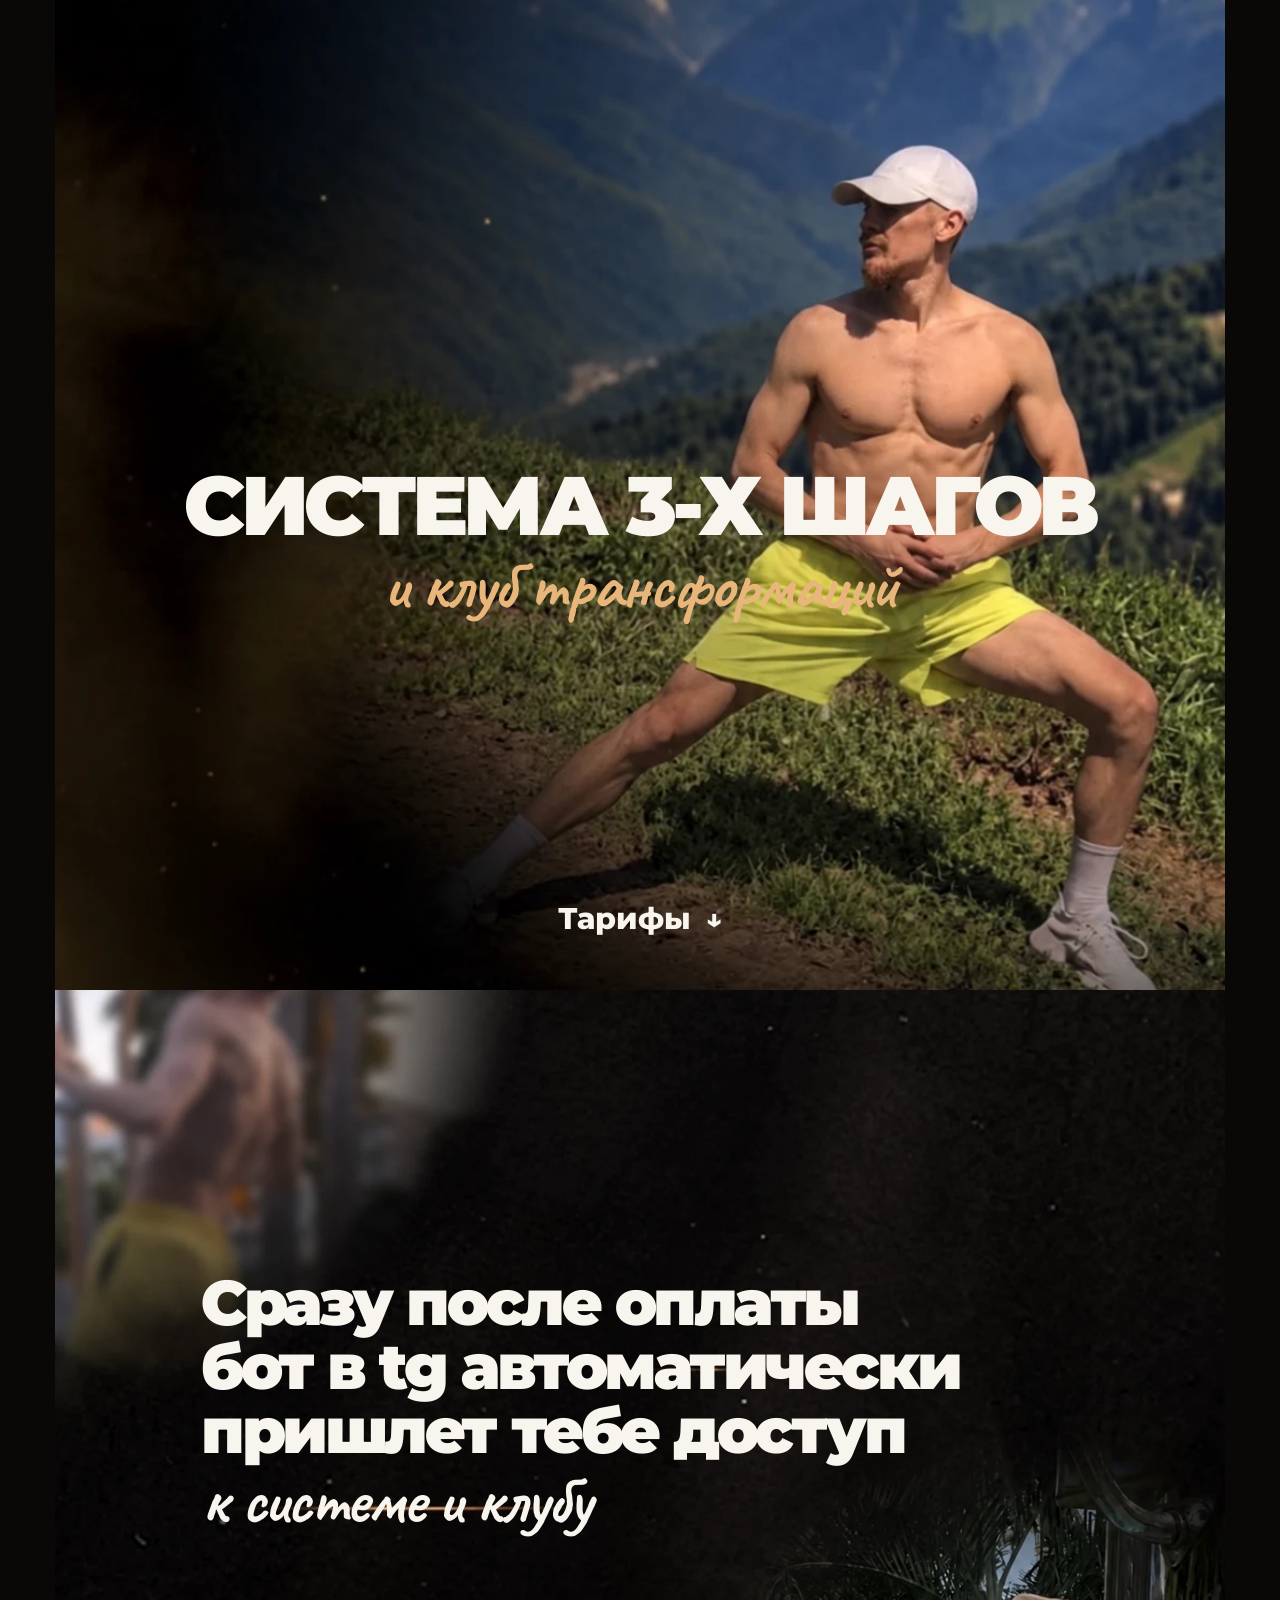
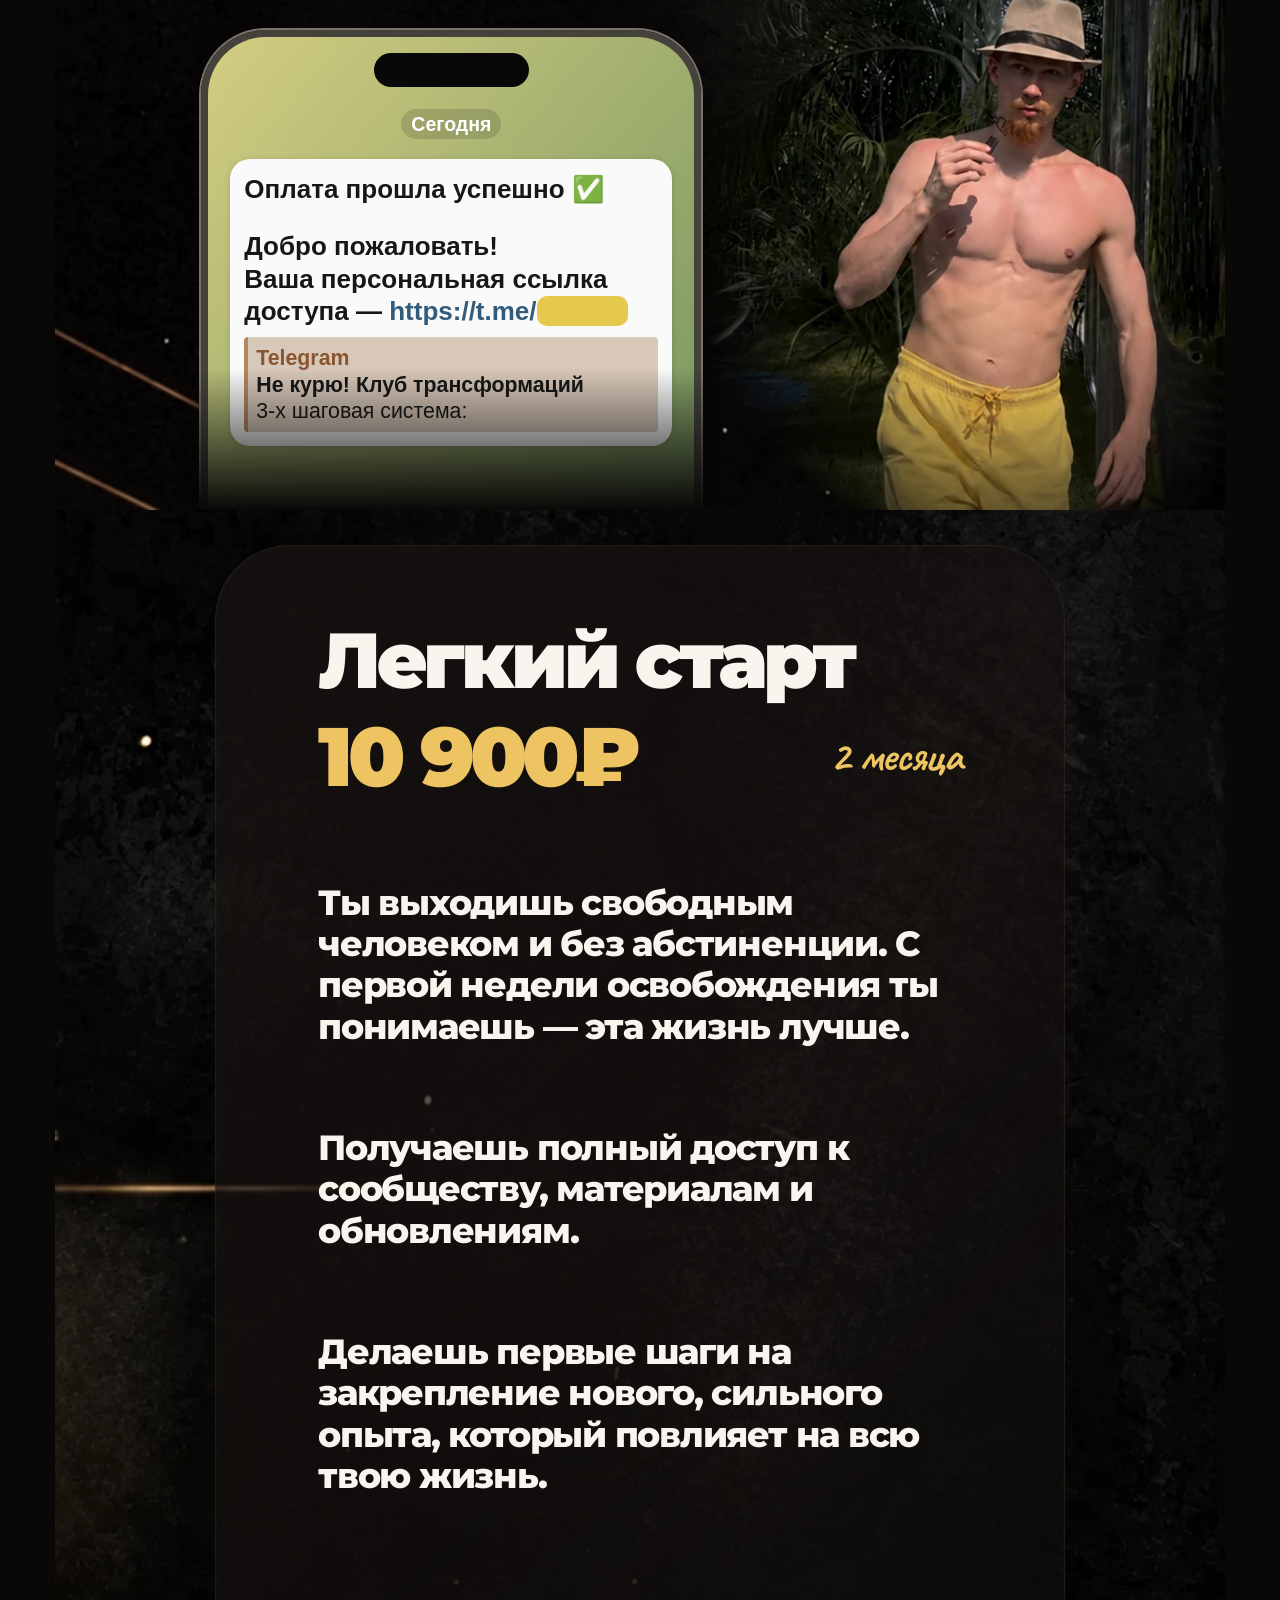
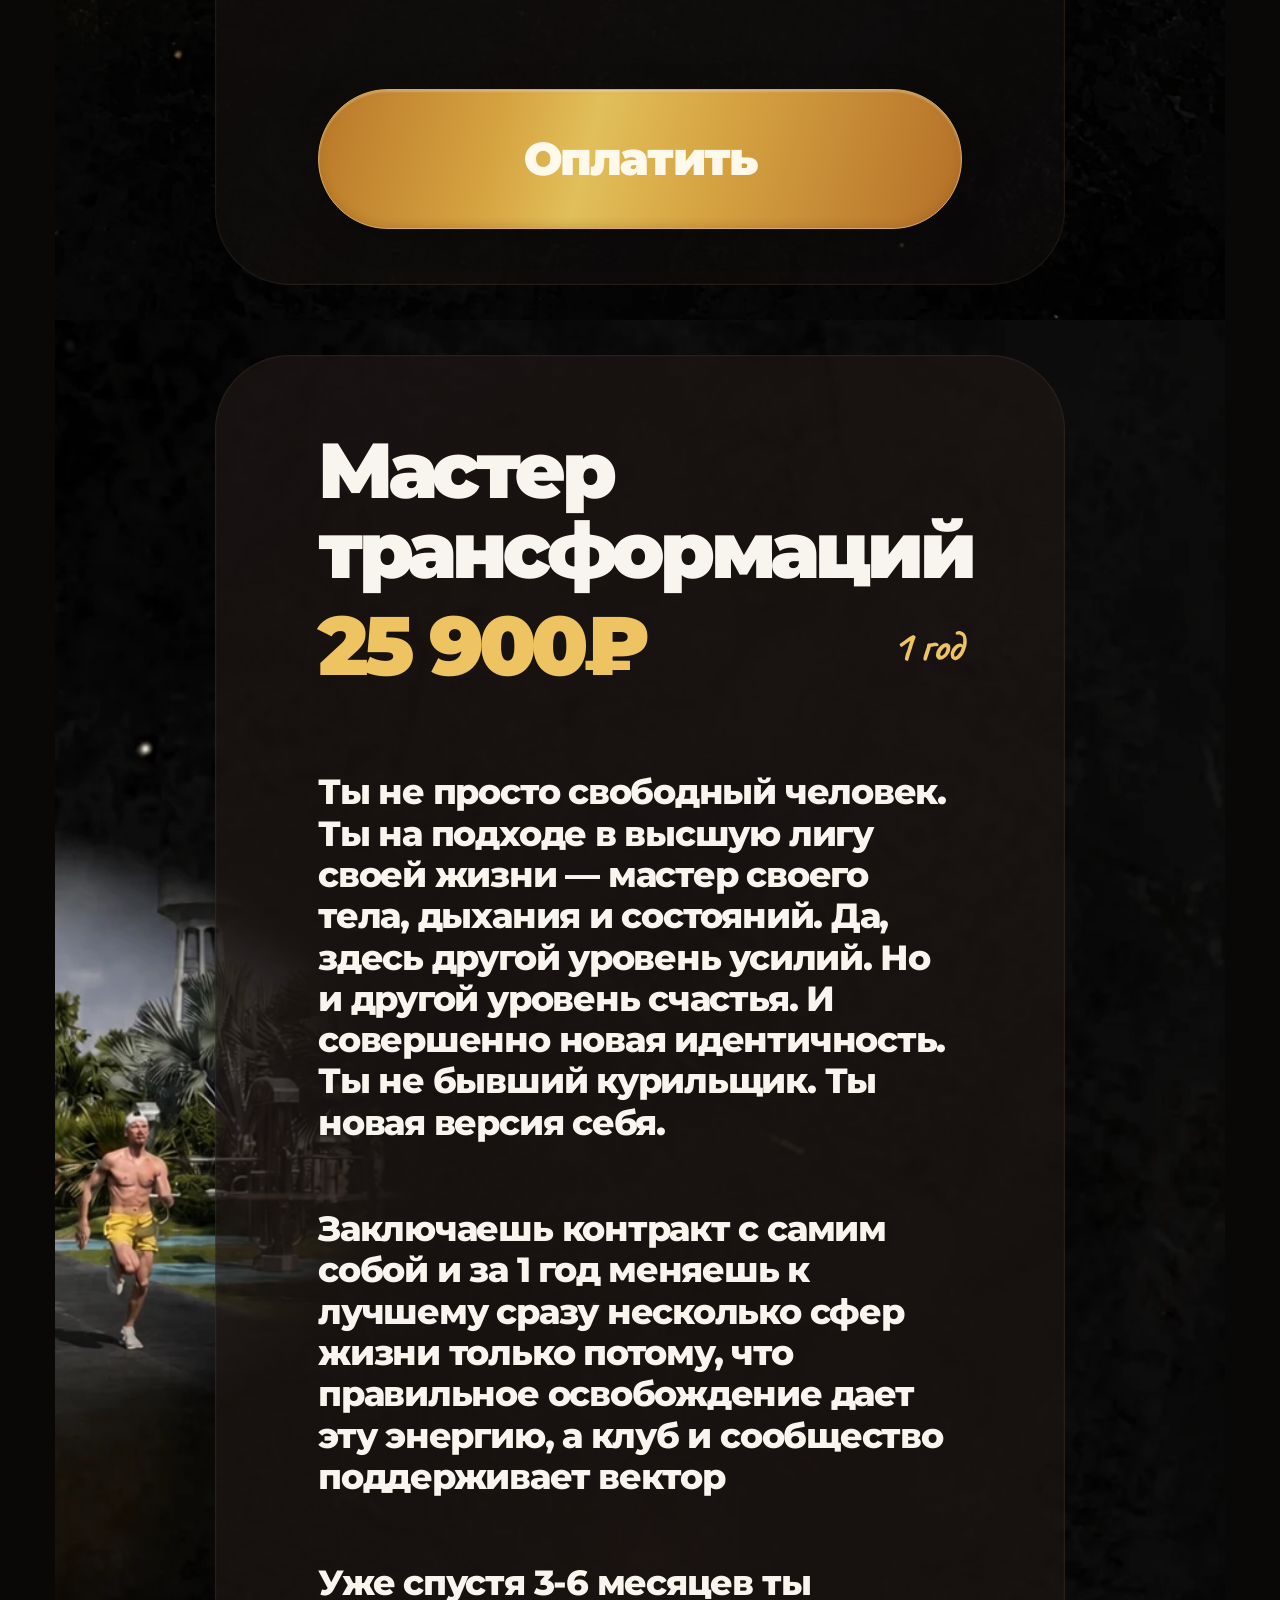
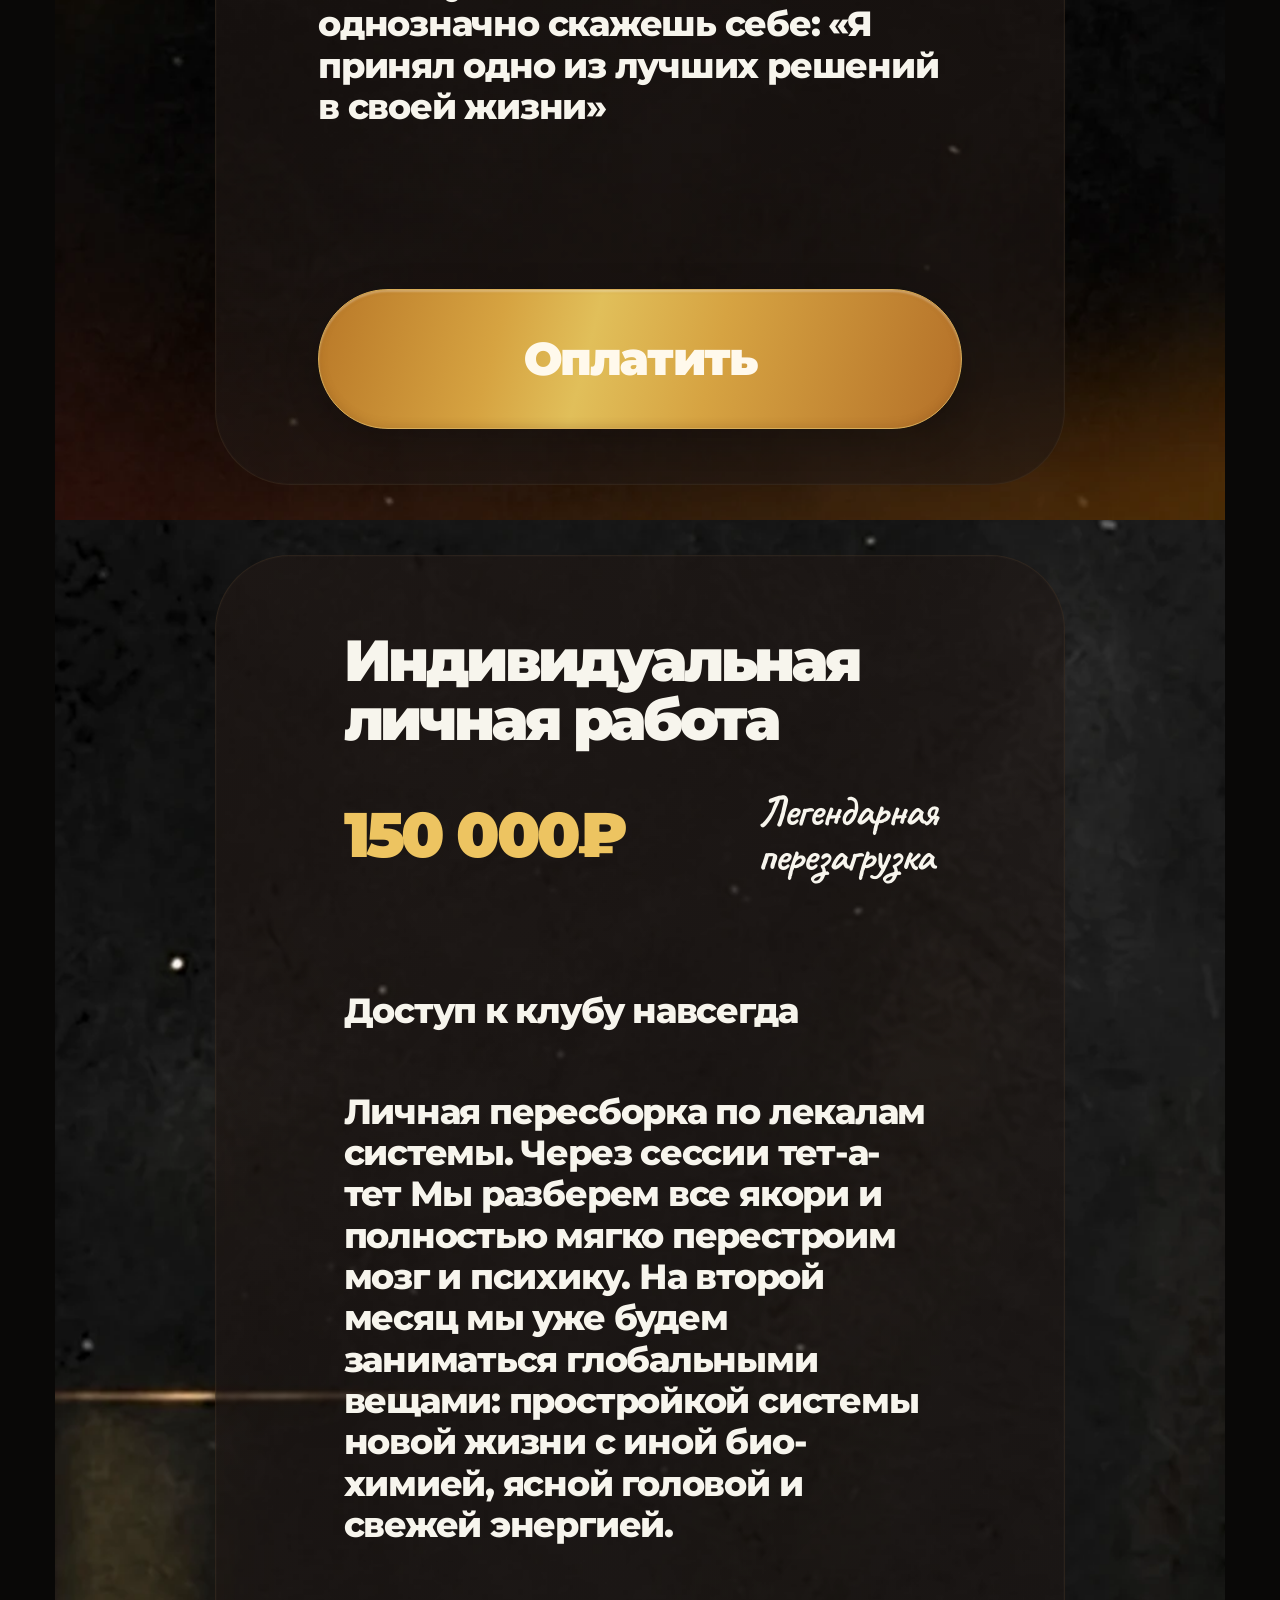
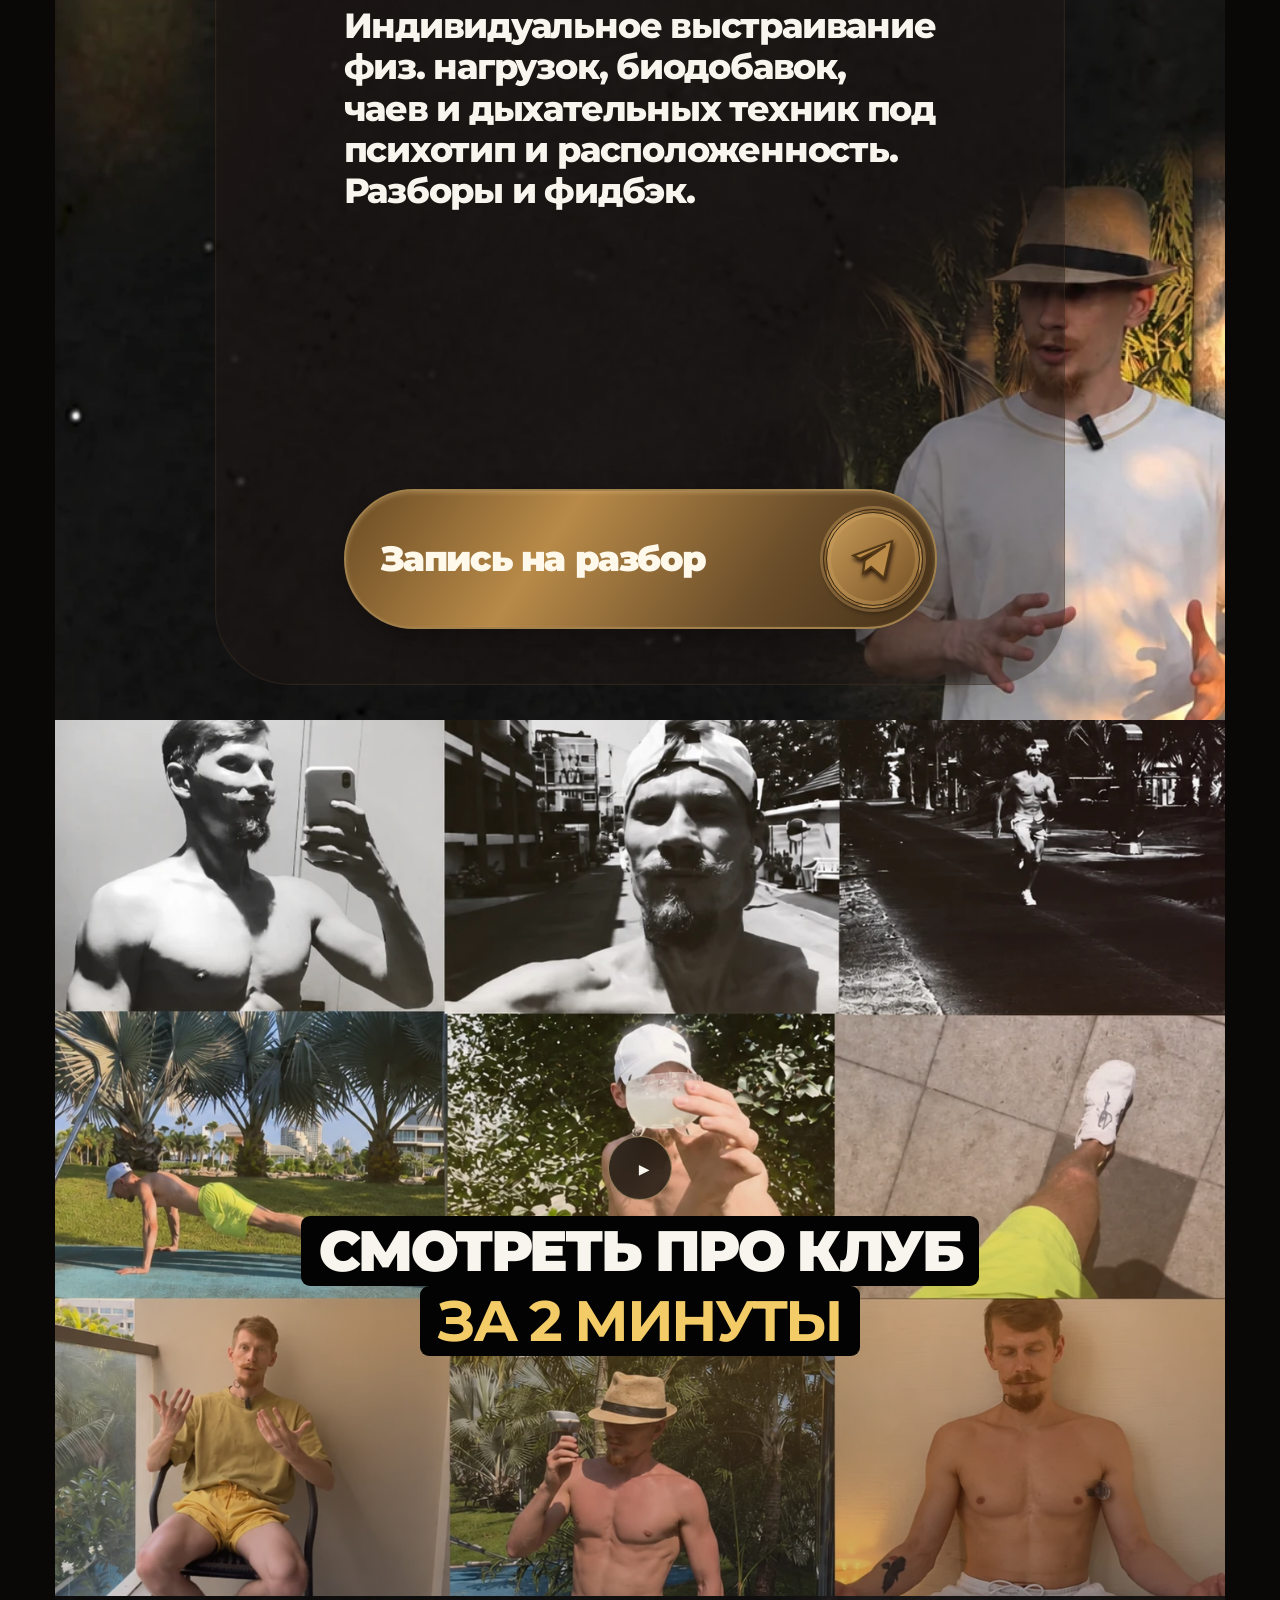
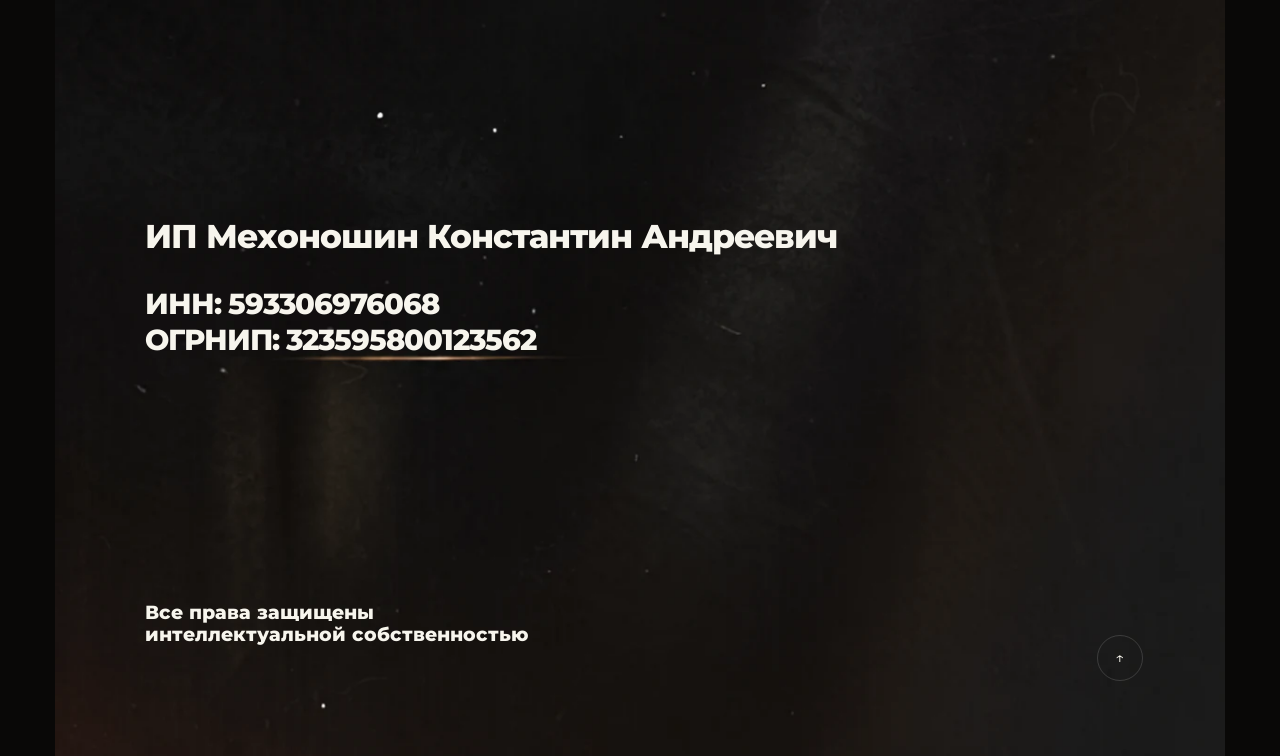
==== site-v1/index.html @ c92e8802 "Add editable transformation club site and reconstructed backgrounds" ====
<!doctype html>
<html lang="ru">
<head>
  <meta charset="utf-8">
  <meta name="viewport" content="width=device-width, initial-scale=1">
  <meta name="theme-color" content="#090807">
  <meta name="description" content="Система 3-х шагов и клуб трансформаций. Лёгкий старт, Мастер трансформаций и индивидуальная личная работа.">
  <title>Система 3-х шагов — клуб трансформаций</title>
  <link rel="icon" href="assets/favicon.svg" type="image/svg+xml">
  <link rel="preload" href="assets/backgrounds/01.webp" as="image">
  <link rel="stylesheet" href="assets/styles.css">
  <script src="assets/config.js" defer></script>
  <script src="assets/app.js" defer></script>
</head>
<body>
  <a class="skip-link" href="#tc-tariffs">Перейти к тарифам</a>
  <main>
    <section class="hero section" id="tc-top" aria-labelledby="hero-title">
      <div class="hero-art" aria-hidden="true"></div>
      <div class="hero-heading">
        <h1 id="hero-title">СИСТЕМА 3-Х ШАГОВ</h1>
        <p class="handwritten">и клуб трансформаций</p>
      </div>
      <a class="tariff-link" href="#tc-tariffs">Тарифы <span aria-hidden="true">↓</span></a>
    </section>

    <section class="access section" id="tc-access" aria-labelledby="access-title">
      <div class="access-inner">
        <h2 id="access-title" class="reveal">Сразу после оплаты<br>бот в tg автоматически<br>пришлет тебе доступ <span class="handwritten">к системе и клубу</span></h2>
        <div class="phone reveal" aria-label="Пример сообщения Telegram после оплаты">
          <div class="phone-island" aria-hidden="true"></div>
          <span class="chat-day">Сегодня</span>
          <div class="chat-message">
            <p>Оплата прошла успешно ✅</p>
            <p>Добро пожаловать!<br>Ваша персональная ссылка доступа — <span class="sample-link">https://t.me/<span class="masked-link" aria-label="персональная ссылка скрыта">••••••••••</span></span></p>
            <div class="chat-preview"><span>Telegram</span><strong>Не курю! Клуб трансформаций</strong><p>3-х шаговая система:</p></div>
          </div>
        </div>
      </div>
    </section>

    <section class="plan-section light section" id="tc-tariffs" aria-labelledby="light-title">
      <article class="plan-card">
        <header class="reveal"><h2 id="light-title">Легкий старт</h2><div class="price-row"><p class="price">10 900₽</p><span class="handwritten">2 месяца</span></div></header>
        <div class="plan-copy">
          <p class="reveal">Ты выходишь свободным человеком и без абстиненции. С первой недели освобождения ты понимаешь — эта жизнь лучше.</p>
          <p class="reveal">Получаешь полный доступ к сообществу, материалам и обновлениям.</p>
          <p class="reveal">Делаешь первые шаги на закрепление нового, сильного опыта, который повлияет на всю твою жизнь.</p>
        </div>
        <a class="gold-button reveal" href="#action-unavailable" data-action="light" aria-label="Оплатить тариф Легкий старт — 10 900 рублей">Оплатить</a>
      </article>
    </section>

    <section class="plan-section master section" id="tc-master" aria-labelledby="master-title">
      <article class="plan-card">
        <header class="reveal"><h2 id="master-title">Мастер<br>трансформаций</h2><div class="price-row"><p class="price">25 900₽</p><span class="handwritten">1 год</span></div></header>
        <div class="plan-copy">
          <p class="reveal">Ты не просто свободный человек. Ты на подходе в высшую лигу своей жизни — мастер своего тела, дыхания и состояний. Да, здесь другой уровень усилий. Но и другой уровень счастья. И совершенно новая идентичность. Ты не бывший курильщик. Ты новая версия себя.</p>
          <p class="reveal">Заключаешь контракт с самим собой и за 1 год меняешь к лучшему сразу несколько сфер жизни только потому, что правильное освобождение дает эту энергию, а клуб и сообщество поддерживает вектор</p>
          <p class="reveal">Уже спустя 3-6 месяцев ты однозначно скажешь себе: «Я принял одно из лучших решений в своей жизни»</p>
        </div>
        <a class="gold-button reveal" href="#action-unavailable" data-action="master" aria-label="Оплатить тариф Мастер трансформаций — 25 900 рублей">Оплатить</a>
      </article>
    </section>

    <section class="plan-section personal section" id="tc-personal" aria-labelledby="personal-title">
      <article class="plan-card">
        <header class="reveal"><h2 id="personal-title">Индивидуальная<br>личная работа</h2><div class="price-row"><p class="price">150 000₽</p><span class="handwritten">Легендарная<br>перезагрузка</span></div></header>
        <div class="plan-copy">
          <p class="reveal">Доступ к клубу навсегда</p>
          <p class="reveal">Личная пересборка по лекалам системы. Через сессии тет-а-тет Мы разберем все якори и полностью мягко перестроим мозг и психику. На второй месяц мы уже будем заниматься глобальными вещами: простройкой системы новой жизни с иной био-химией, ясной головой и свежей энергией.</p>
          <p class="reveal">Индивидуальное выстраивание физ. нагрузок, биодобавок, чаев и дыхательных техник под психотип и расположенность. Разборы и фидбэк.</p>
        </div>
        <a class="gold-button bronze-button reveal" href="#action-unavailable" data-action="personal">Запись на разбор <span class="telegram-medallion" aria-hidden="true"><svg viewBox="0 0 32 32"><path d="m4 14 24-9-5 23-8-7-5 4 1-8 13-9-16 8z"/></svg></span></a>
      </article>
    </section>

    <section class="video-section section" id="tc-video" aria-label="Видео про клуб">
      <img src="assets/backgrounds/06.webp" alt="Фотографии автора: тренировки, дыхательные практики и жизнь клуба" width="1450" height="1085" loading="lazy" decoding="async">
      <a class="video-button reveal" href="#action-unavailable" data-action="video"><span class="play-icon" aria-hidden="true">▶</span><span>СМОТРЕТЬ ПРО КЛУБ</span><strong>ЗА 2 МИНУТЫ</strong></a>
    </section>
  </main>
  <footer class="footer section" id="tc-footer">
    <div class="legal reveal"><p>ИП Мехоношин Константин Андреевич</p><p>ИНН: 593306976068<br>ОГРНИП: 323595800123562</p></div>
    <p class="copyright">Все права защищены<br>интеллектуальной собственностью</p>
    <a class="back-top" href="#tc-top" aria-label="Вернуться к началу страницы">↑</a>
  </footer>
  <aside class="unavailable" id="action-unavailable" tabindex="-1"><p>Ссылка пока недоступна. Пожалуйста, попробуйте позже.</p><a href="#tc-tariffs">Вернуться к тарифам</a></aside>
  <dialog id="action-dialog" aria-labelledby="dialog-title" aria-describedby="dialog-message"><button class="dialog-close" type="button" aria-label="Закрыть">×</button><h2 id="dialog-title">Ссылка пока недоступна</h2><p id="dialog-message">Пожалуйста, попробуйте позже.</p><button class="dialog-ok" type="button">Понятно</button></dialog>
</body>
</html>
---- site-v1/assets/styles.css ----
@font-face{font-family:Montserrat;src:url('fonts/montserrat.ttf') format('truetype');font-weight:100 900;font-display:swap}
@font-face{font-family:Caveat;src:url('fonts/caveat.ttf') format('truetype');font-weight:400 700;font-display:swap}
:root{color-scheme:dark;--ink:#090807;--white:#f7f5ed;--gold:#edc461;--ease:cubic-bezier(.22,1,.36,1)}
*{box-sizing:border-box}html{scroll-behavior:smooth;scroll-padding-top:20px;background:var(--ink)}body{margin:0;color:var(--white);background:var(--ink);font-family:Montserrat,Arial,sans-serif;-webkit-font-smoothing:antialiased}a{color:inherit;text-decoration:none}button{font:inherit}a,button{-webkit-tap-highlight-color:transparent}a:focus-visible,button:focus-visible{outline:3px solid #ffe29c;outline-offset:7px}::selection{background:#bb873e;color:white}h1,h2,p{margin:0}h1,h2{font-weight:900;letter-spacing:-.055em;line-height:1.02}.section{position:relative;isolation:isolate;width:min(100%,1170px);margin-inline:auto;overflow:hidden;background-color:var(--ink)}.handwritten{font-family:Caveat,cursive;font-weight:700;letter-spacing:-.025em;line-height:1.05}.skip-link{position:fixed;top:12px;left:12px;z-index:20;transform:translateY(-160%);padding:14px 20px;background:var(--gold);color:#161009;border-radius:12px}.skip-link:focus{transform:none}
.hero{height:min(132.48vw,1550px);min-height:620px;display:flex;align-items:center;justify-content:center}.hero-art{position:absolute;inset:0;z-index:-1;background:url('backgrounds/01.webp') center/cover no-repeat;animation:hero-art-in 1.8s var(--ease) both}.hero-heading{width:100%;text-align:center;transform:translateY(-12%);padding:0 3.5%}.hero h1{font-size:clamp(32px,7.5vw,88px);white-space:nowrap;animation:hero-copy-in 1.1s .12s var(--ease) both}.hero .handwritten{font-size:clamp(30px,5.8vw,68px);color:#e8b67b;animation:hero-copy-in 1.1s .25s var(--ease) both}.tariff-link{position:absolute;bottom:3.5%;left:50%;transform:translateX(-50%);display:flex;align-items:center;gap:15px;padding:18px 28px;font-size:clamp(17px,2.6vw,30px);font-weight:800;border-radius:30px;transition:background .3s}.tariff-link:hover{background:#ffffff0b}.tariff-link span{font-size:.9em;transition:transform .35s var(--ease)}.tariff-link:hover span{transform:translateY(4px)}
.access{background:url('backgrounds/02.webp') center bottom/cover no-repeat;min-height:1000px}.access-inner{padding:24% 12.5% 0}.access h2{font-size:clamp(28px,5.4vw,63px);line-height:1.02}.access h2 .handwritten{display:block;font-size:1.08em}.phone{position:relative;width:57%;margin-top:95px;min-height:480px;padding:82px 22px 50px;border:7px solid #45423c;border-bottom:0;border-radius:65px 65px 0 0;background:linear-gradient(130deg,#d3cd81,#779660);box-shadow:0 0 0 2px #79736c,0 15px 70px #0008;color:#171717;font:600 clamp(14px,2.3vw,26px)/1.24 Arial,sans-serif}.phone::after{content:'';position:absolute;inset:70% -9px 0;background:linear-gradient(transparent,var(--ink));pointer-events:none}.phone-island{position:absolute;top:16px;left:34%;width:32%;height:34px;border-radius:25px;background:#080808}.chat-day{display:table;margin:-10px auto 20px;background:#0002;border-radius:20px;color:white;font-size:.75em;padding:3px 10px}.chat-message{background:#fafafa;border-radius:20px;padding:14px;box-shadow:0 1px 6px #0002}.chat-message>p+p{margin-top:25px}.sample-link{color:#315b7b;overflow-wrap:anywhere}.masked-link{background:#e4c94c;border-radius:10px;color:transparent}.chat-preview{border-left:4px solid #b48662;padding:8px;margin-top:10px;background:#d8c8b9;border-radius:4px;font-size:.82em}.chat-preview span{display:block;color:#895631}.chat-preview p{font-weight:400}
.plan-section{padding:25px 12.5%;background-position:center;background-size:cover}.light{background-image:url('backgrounds/03.webp')}.master{background-image:url('backgrounds/04.webp')}.personal{background-image:url('backgrounds/05.webp')}.plan-card{display:flex;flex-direction:column;min-height:1480px;border:1px solid #91704a25;border-radius:75px;padding:75px 12% 55px;background:linear-gradient(140deg,#181312cc,#110e0d95);box-shadow:inset 0 0 0 1px #ffffff03}.plan-card h2{font-size:clamp(34px,6.7vw,78px)}.price-row{display:flex;align-items:center;justify-content:space-between;gap:25px;margin-top:10px}.price{color:var(--gold);font-size:clamp(38px,7.1vw,83px);font-weight:900;line-height:1.1;letter-spacing:-.06em;white-space:nowrap}.price-row .handwritten{font-size:clamp(25px,3.8vw,44px);color:var(--gold);white-space:nowrap}.plan-copy{display:flex;flex-direction:column;gap:80px;margin-top:80px;margin-bottom:80px;font-size:clamp(19px,3.4vw,40px);line-height:1.18;font-weight:800;letter-spacing:-.035em}.gold-button{position:relative;display:flex;align-items:center;justify-content:center;flex-shrink:0;min-height:140px;padding:24px 25px;margin-top:auto;border:1px solid #d7ac58;border-radius:100px;background:linear-gradient(105deg,#b97828 0%,#d6a341 28%,#e1bf5a 42%,#d6a342 61%,#b47028 100%);box-shadow:inset 0 2px 2px #fff4,inset 0 -3px 9px #75421633,0 8px 35px #0003;color:#fff9ec;font-size:clamp(23px,3.9vw,46px);font-weight:900;letter-spacing:-.04em;text-align:center;transition:transform .45s var(--ease),box-shadow .45s var(--ease),filter .45s}.gold-button:hover{transform:translateY(-3px);filter:brightness(1.09);box-shadow:inset 0 2px 2px #fff5,0 12px 40px #c78f322b}.gold-button:active{transform:scale(.985)}.master .plan-card{background:linear-gradient(145deg,#1e1715ba,#21181492)}.master .plan-copy{gap:65px}.personal .plan-card{padding-inline:15%;background:linear-gradient(130deg,#201815b5,#21181560)}.personal h2{font-size:clamp(30px,4.95vw,58px)}.personal .price{font-size:clamp(35px,5.35vw,63px)}.personal .price-row{gap:30px;margin-top:40px}.personal .price-row .handwritten{font-size:clamp(24px,3.7vw,43px);color:var(--white);white-space:normal}.personal .plan-copy{gap:60px;margin-top:110px}.bronze-button{gap:20px;justify-content:space-between;font-size:clamp(20px,3vw,35px);padding:12px 12px 12px 35px;background:linear-gradient(125deg,#6a4b24,#b88a48 35%,#6b4e2a 70%,#443018);border:2px solid #a1804b;box-shadow:inset 0 2px 4px #ffe4a940,0 8px 25px #0004}.telegram-medallion{display:grid;place-items:center;flex:0 0 100px;height:100px;border-radius:50%;border:4px double #3b2b16;background:linear-gradient(130deg,#c99c59,#755025);box-shadow:0 0 0 3px #c99b5c70,inset 0 0 0 4px #cfa56355,0 4px 5px #0006}.telegram-medallion svg{width:56%;fill:#ba8b49;stroke:#513715;stroke-width:1.3;filter:drop-shadow(1px 3px 2px #2a170e)}
.video-section{aspect-ratio:1170/876;display:grid;place-items:center}.video-section>img{position:absolute;inset:0;width:100%;height:100%;object-fit:cover;z-index:-2}.video-section::after{content:'';position:absolute;inset:0;z-index:-1;background:linear-gradient(transparent 25%,#a7681540 70%,#09080733)}.video-button{display:flex;align-items:center;flex-direction:column;margin-top:15%;font-size:clamp(21px,4.9vw,57px);line-height:1.05;letter-spacing:-.045em;font-weight:900;text-align:center}.video-button>span:not(.play-icon),.video-button strong{padding:5px 18px;background:#030303;border-radius:9px}.video-button strong{color:#f4cc67}.play-icon{display:grid;place-items:center;width:64px;height:64px;margin-bottom:16px;padding-left:4px;border-radius:50%;border:1px solid #ffe2a373;background:#16120bc4;font-size:25px;backdrop-filter:blur(12px);transition:transform .4s var(--ease),background .4s}.video-button:hover .play-icon{transform:scale(1.08);background:#996b2a}
.footer{min-height:760px;padding:220px 7% 110px;background:url('backgrounds/07.webp') center/cover no-repeat;display:flex;flex-direction:column;justify-content:space-between;gap:160px}.legal{font-size:clamp(18px,2.85vw,33px);font-weight:800;letter-spacing:-.03em;line-height:1.22}.legal p+p{margin-top:30px;font-size:.88em}.copyright{font-size:clamp(12px,1.6vw,19px);font-weight:800;line-height:1.15}.back-top{position:absolute;bottom:75px;right:7%;display:grid;place-items:center;width:46px;height:46px;border:1px solid #ffffff26;border-radius:50%;transition:background .3s}.back-top:hover{background:#ffffff12}.unavailable{display:none}.unavailable:target{display:block;padding:32px;max-width:700px;margin:30px auto;line-height:1.6}.unavailable a{text-decoration:underline;color:var(--gold)}dialog{width:min(90%,470px);padding:46px 34px 30px;border:1px solid #8b683c66;border-radius:26px;background:#181512;color:var(--white);box-shadow:0 30px 100px #0009}dialog::backdrop{background:#0009;backdrop-filter:blur(8px)}dialog h2{font-size:29px;letter-spacing:-.035em;line-height:1.1}dialog p{margin-top:18px;line-height:1.5;color:#c9c1b7}.dialog-close{position:absolute;right:12px;top:8px;width:40px;height:40px;border:0;background:transparent;color:inherit;font-size:30px;cursor:pointer}.dialog-ok{margin-top:28px;width:100%;padding:14px;border:0;border-radius:30px;background:var(--gold);color:#211509;font-weight:800;cursor:pointer}
.reveal.is-pending{opacity:0;transform:translateY(24px)}.reveal{transition:opacity .85s var(--ease),transform 1s var(--ease)}.reveal.is-visible{opacity:1;transform:none}@keyframes hero-art-in{from{opacity:.5;transform:scale(1.025)}to{opacity:1;transform:scale(1)}}@keyframes hero-copy-in{from{opacity:0;translate:0 18px}to{opacity:1;translate:0 0}}
@media(min-width:1200px){.hero{height:min(1050px,110svh);min-height:780px}.hero-art{background-position:center 42%}.hero-heading{transform:translateY(30%)}.hero h1{font-size:83px}.access{min-height:1050px}.plan-section{padding-block:35px}.plan-card{min-height:1430px}.light .plan-card{min-height:1340px}.plan-copy{font-size:35px}.master .plan-card,.personal .plan-card{min-height:1730px}}
@media(max-width:700px){.hero{height:100svh;min-height:560px;max-height:1000px}.hero-art{background-size:cover;background-position:60% center}.hero-heading{padding:0 4%;transform:translateY(5%)}.hero h1{white-space:normal;font-size:clamp(37px,8.5vw,58px);text-wrap:balance;line-height:1.03}.hero .handwritten{font-size:clamp(29px,7vw,45px);margin-top:12px}.tariff-link{bottom:4%;font-size:18px}.access{min-height:0;background-size:auto 100%;background-position:62% bottom}.access-inner{padding:90px 7% 0}.access h2{font-size:clamp(26px,6.5vw,43px)}.access h2 br{display:none}.access h2 .handwritten{margin-top:7px}.phone{width:66%;min-height:290px;margin-top:55px;border-width:4px;border-radius:35px 35px 0 0;padding:54px 10px 45px;font-size:clamp(13px,3.4vw,21px)}.phone-island{height:20px;top:12px}.chat-day{margin-bottom:10px}.chat-message{padding:10px;border-radius:12px}.chat-message>p+p{margin-top:17px}.chat-preview{padding:5px}.plan-section{padding:20px 5%;background-size:100% 100%}.plan-card,.personal .plan-card{padding:36px 7% 30px;border-radius:32px;min-height:0}.plan-card h2{font-size:clamp(32px,7.3vw,50px)}.price{font-size:clamp(37px,8.4vw,57px)}.price-row{gap:12px;flex-wrap:wrap}.price-row .handwritten{font-size:29px}.plan-copy,.master .plan-copy,.personal .plan-copy{font-size:clamp(19px,4.7vw,28px);line-height:1.3;gap:32px;margin:40px 0 45px;letter-spacing:-.025em}.gold-button{min-height:76px;font-size:28px;padding:18px}.personal h2{font-size:clamp(26px,6.3vw,42px)}.personal .price-row{margin-top:24px;gap:15px}.personal .price{font-size:clamp(34px,7.8vw,52px)}.personal .price-row .handwritten{font-size:27px}.personal .plan-card{background:linear-gradient(125deg,#211815d9,#211815a8)}.bronze-button{font-size:clamp(18px,4.3vw,28px);padding:9px 9px 9px 20px;gap:8px}.telegram-medallion{flex-basis:57px;height:57px}.video-button{font-size:clamp(20px,4.8vw,33px)}.video-button>span:not(.play-icon),.video-button strong{padding:5px 10px;border-radius:5px}.play-icon{width:45px;height:45px;font-size:18px;margin-bottom:10px}.footer{min-height:470px;padding:110px 8% 65px;gap:100px}.legal{font-size:20px}.copyright{font-size:12px}.back-top{bottom:50px}.reveal.is-pending{transform:translateY(18px)}}
@media(prefers-reduced-motion:reduce){html{scroll-behavior:auto}*,*::before,*::after{animation:none!important;transition:none!important}.reveal.is-pending{opacity:1;transform:none}}
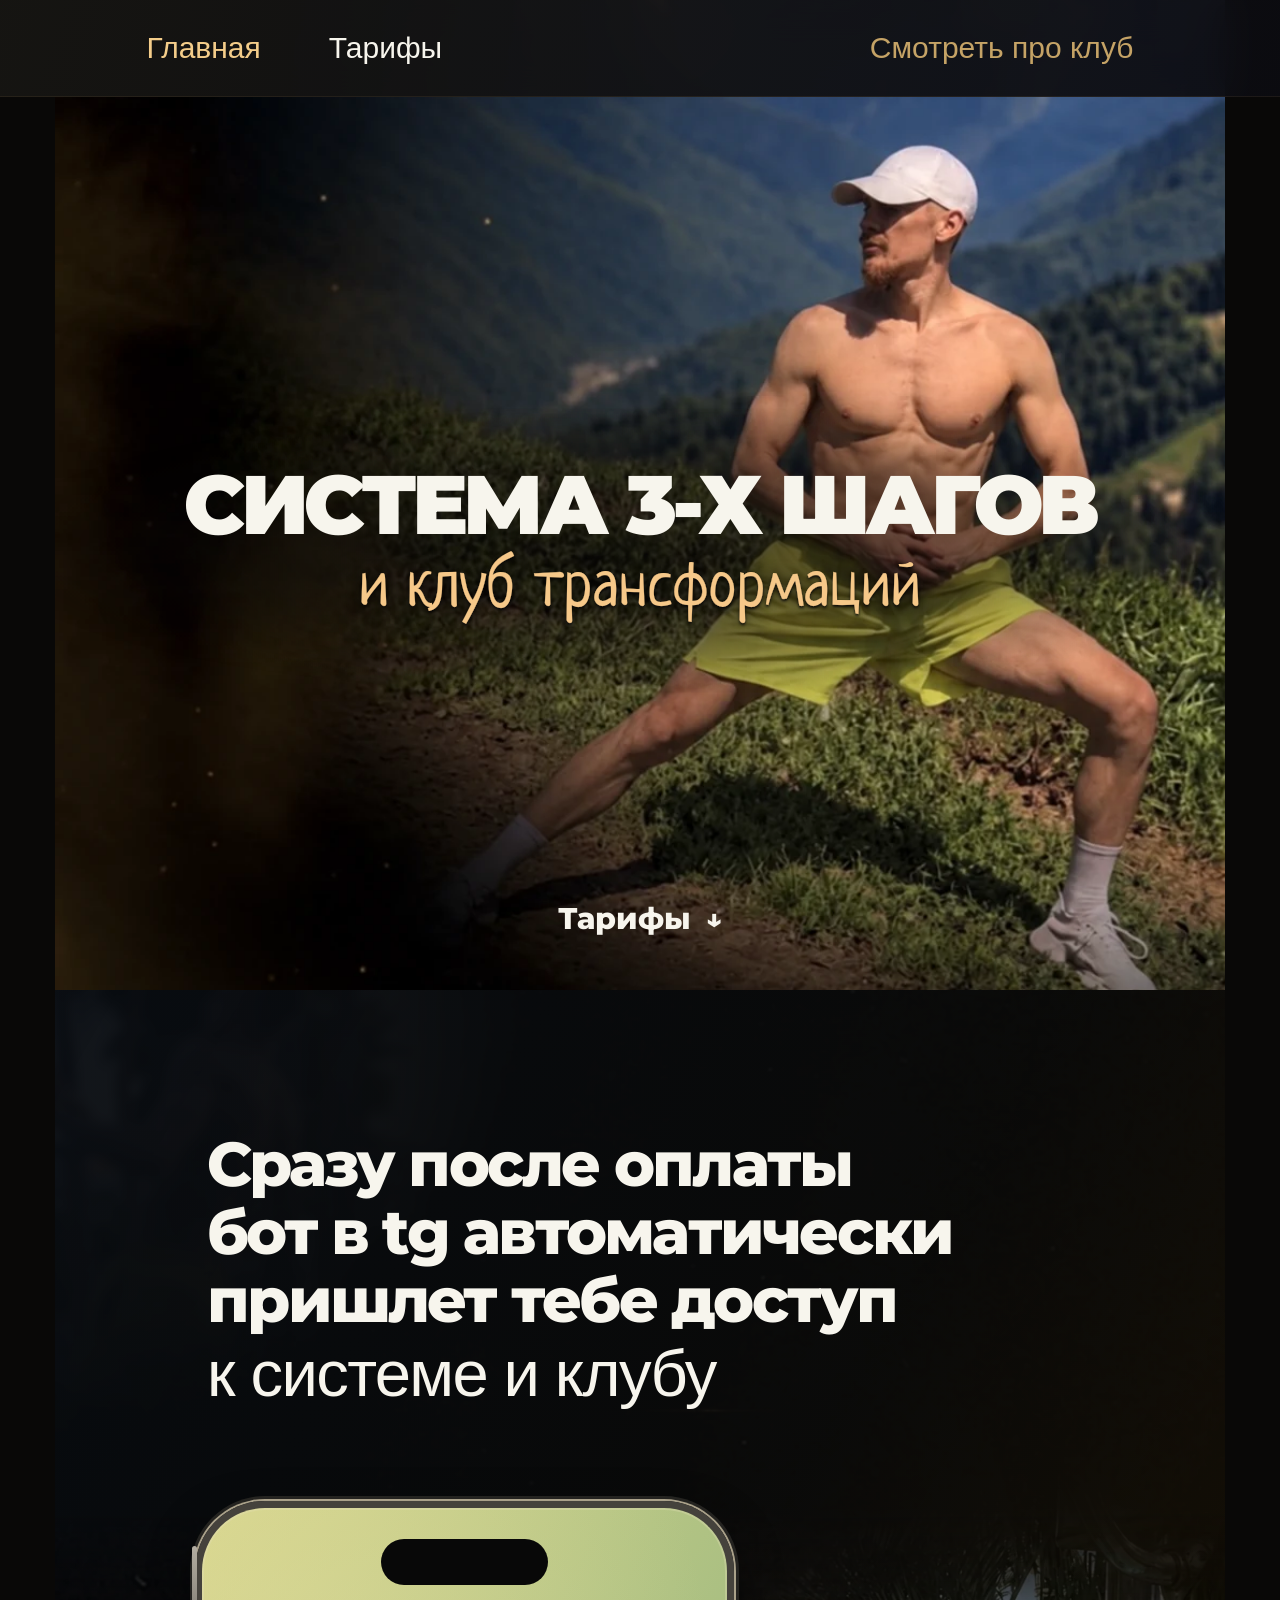
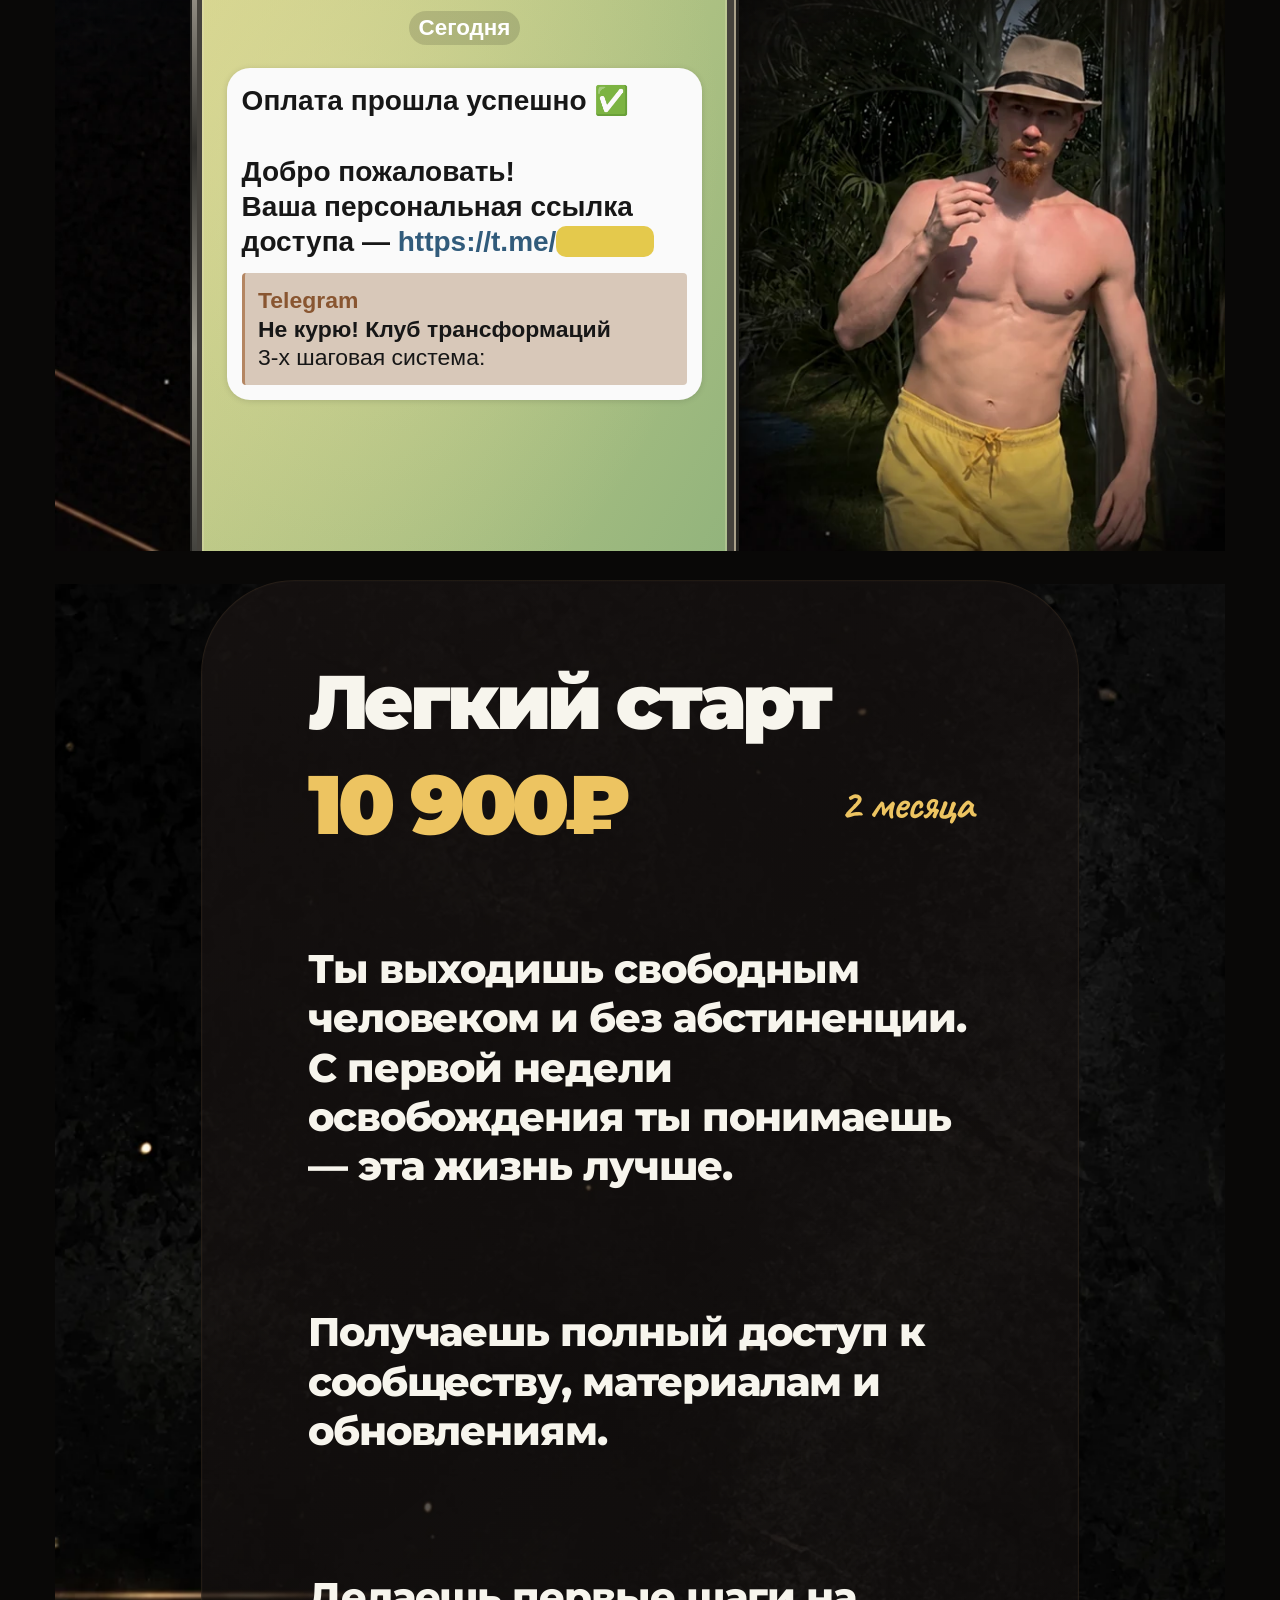
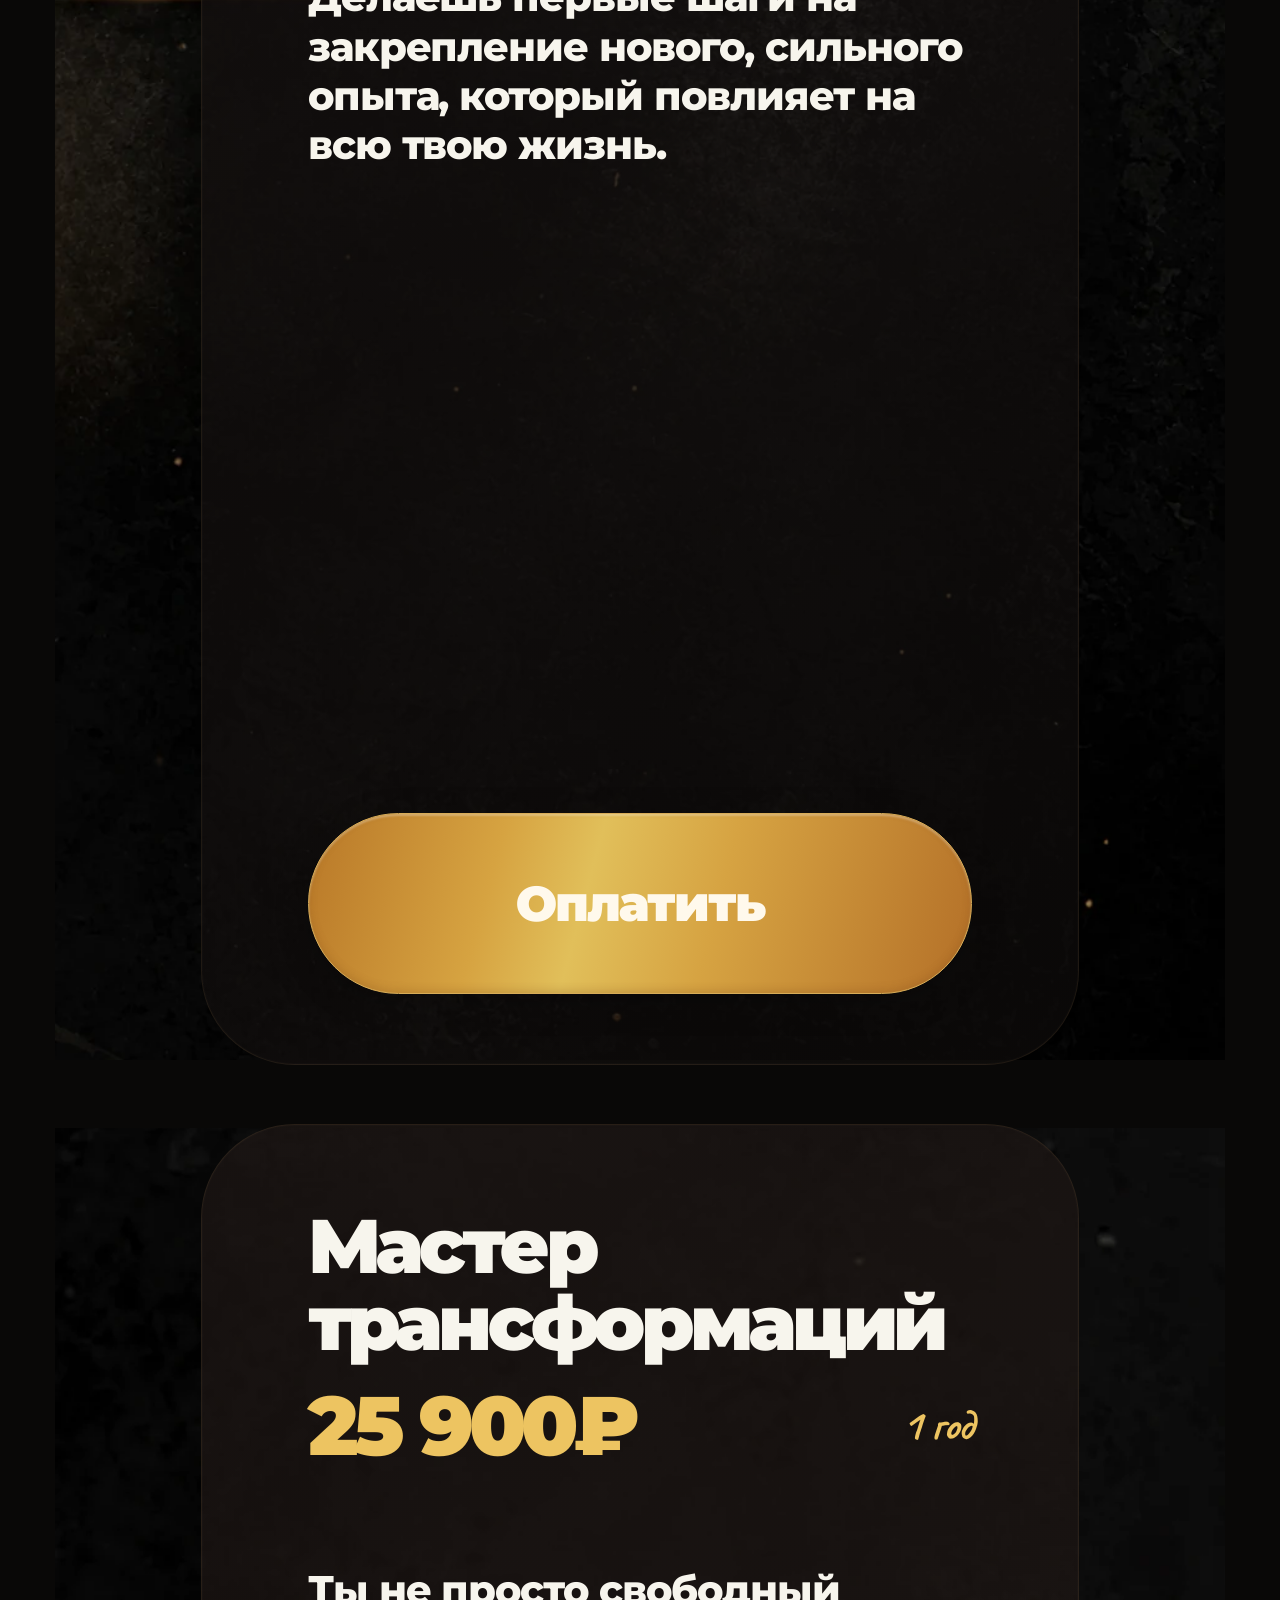
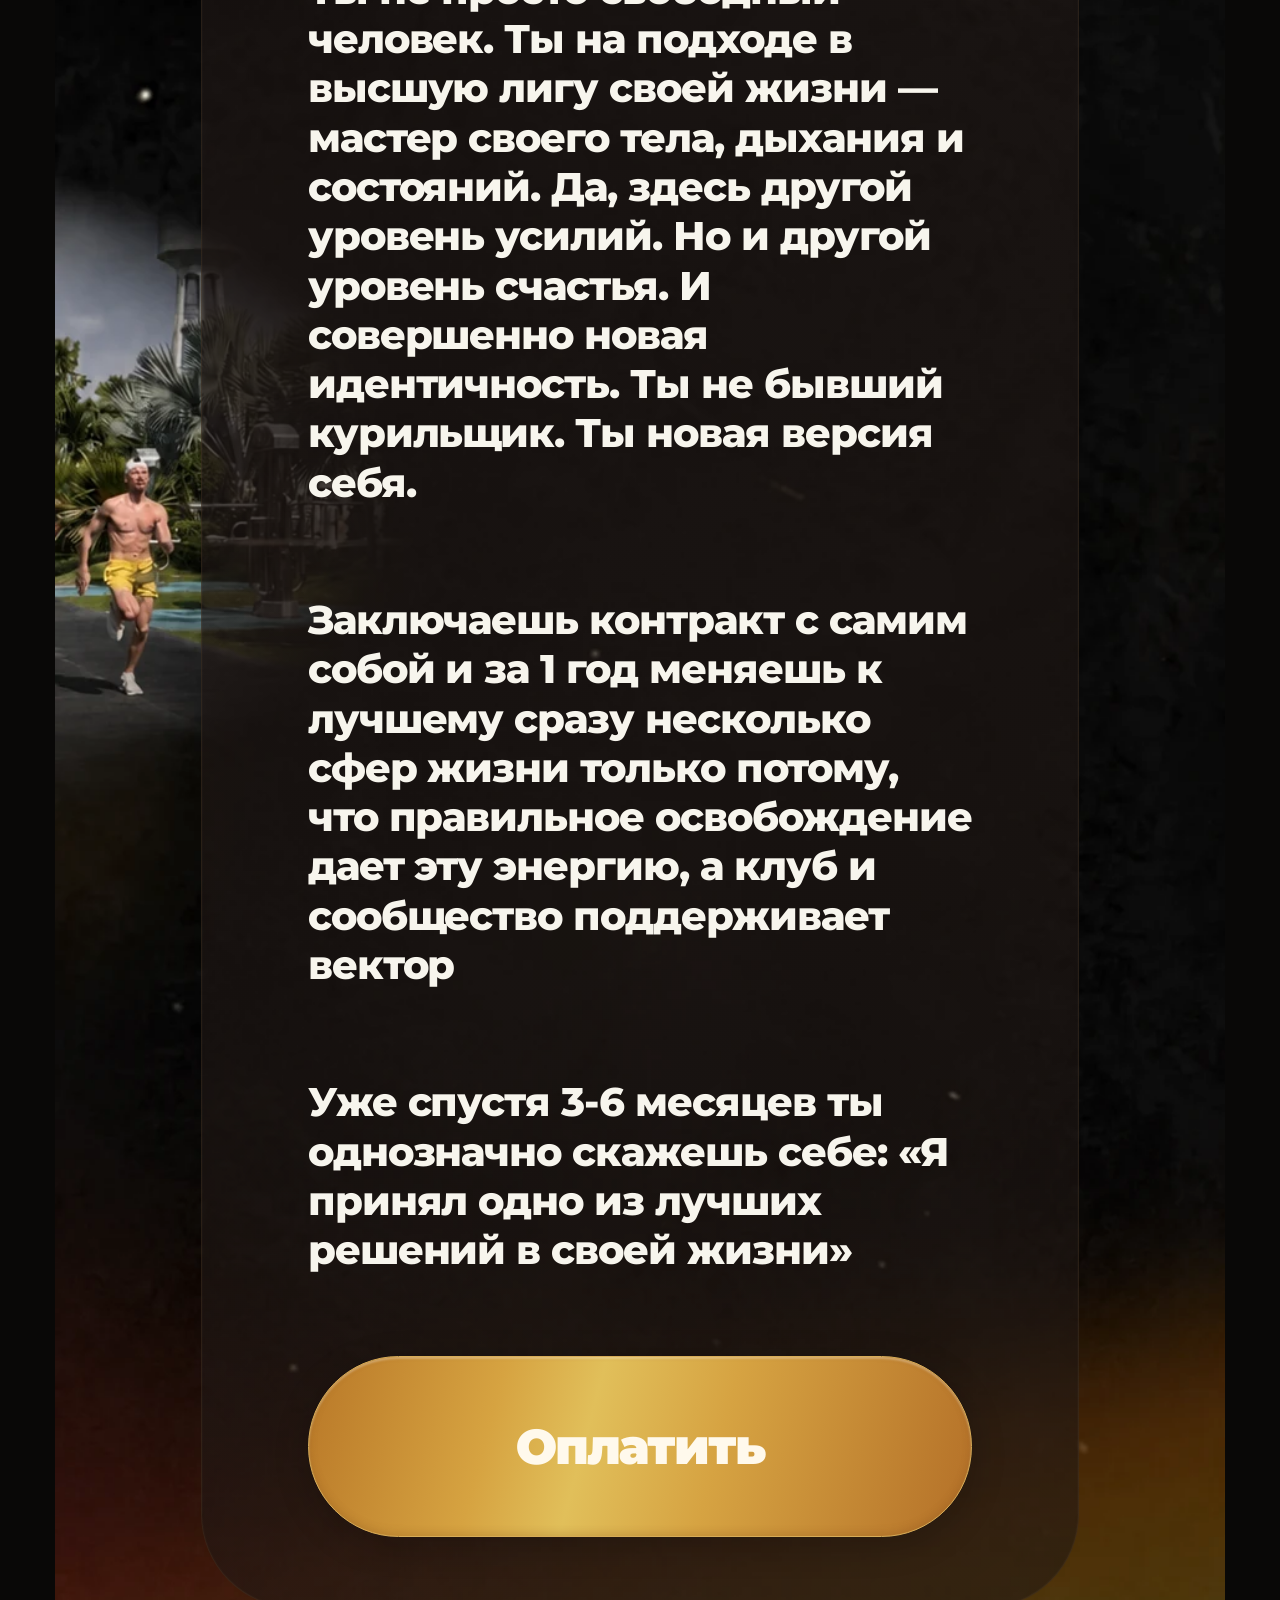
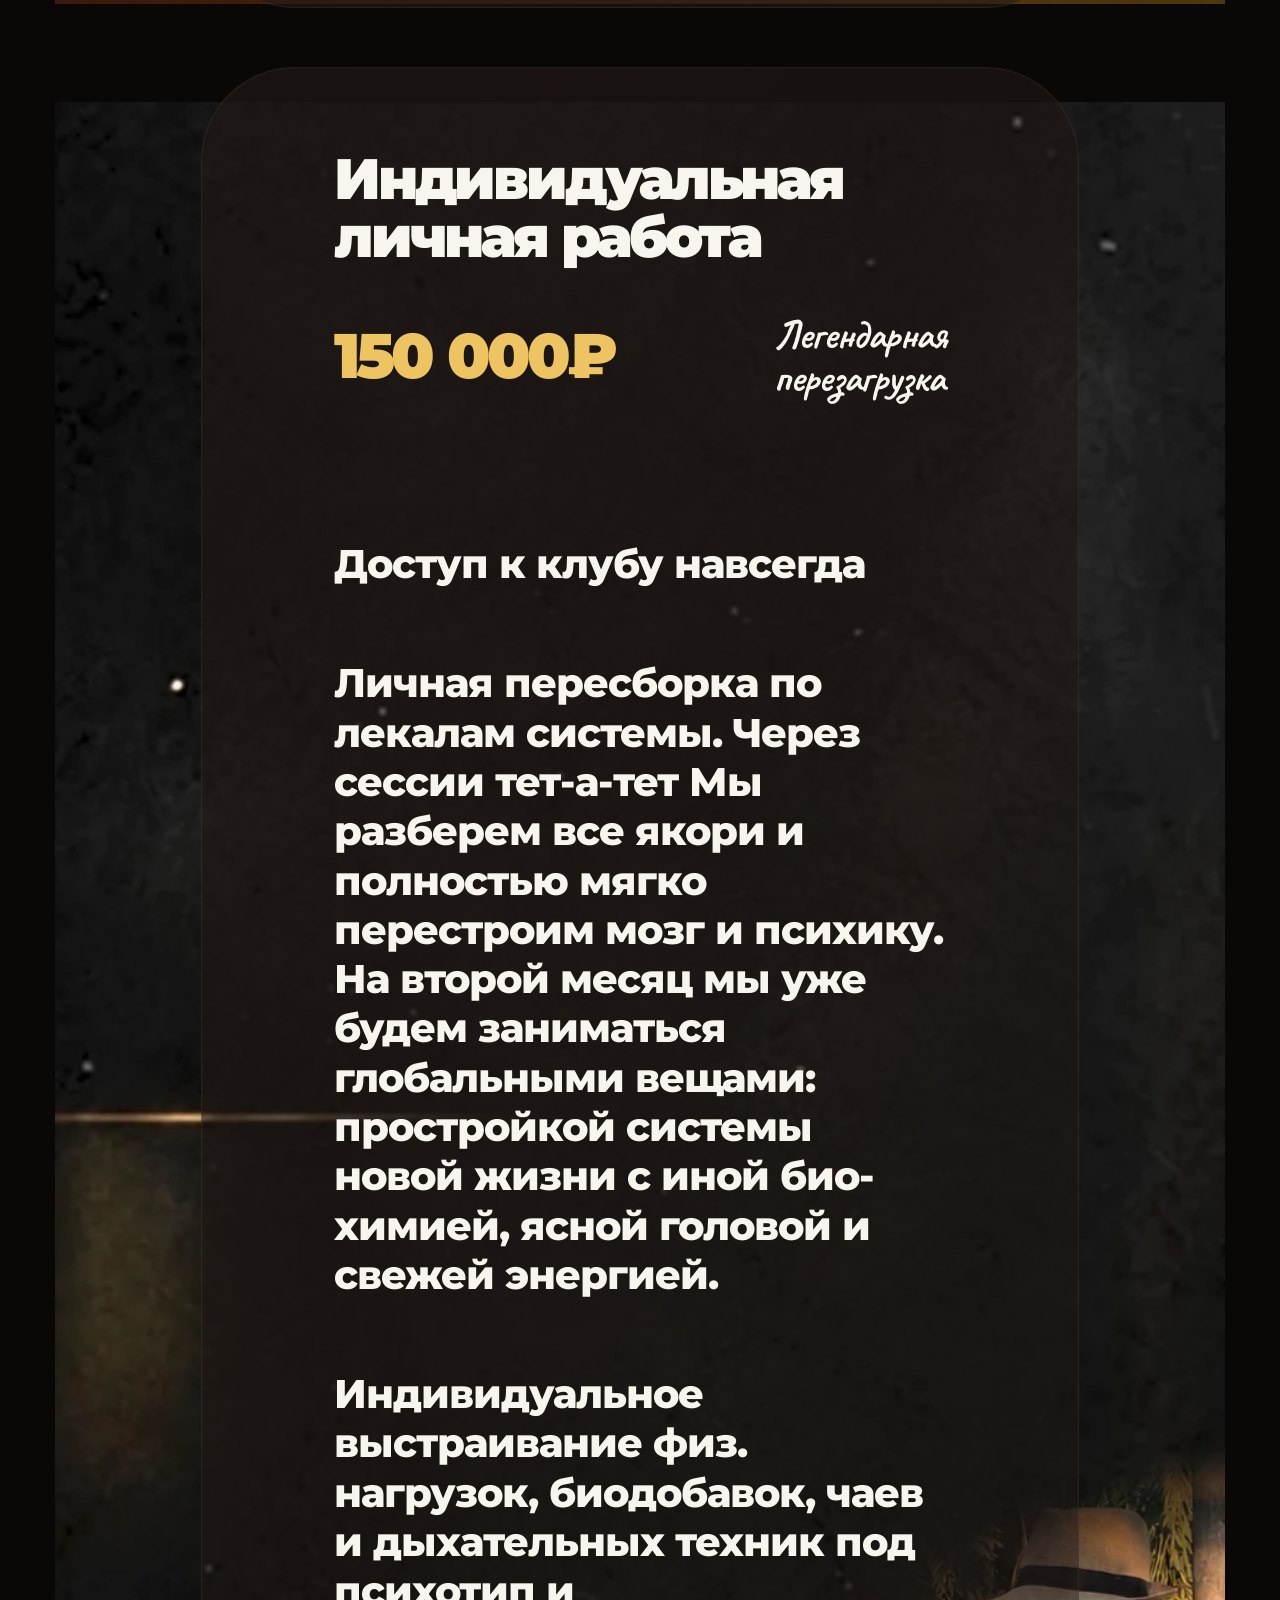
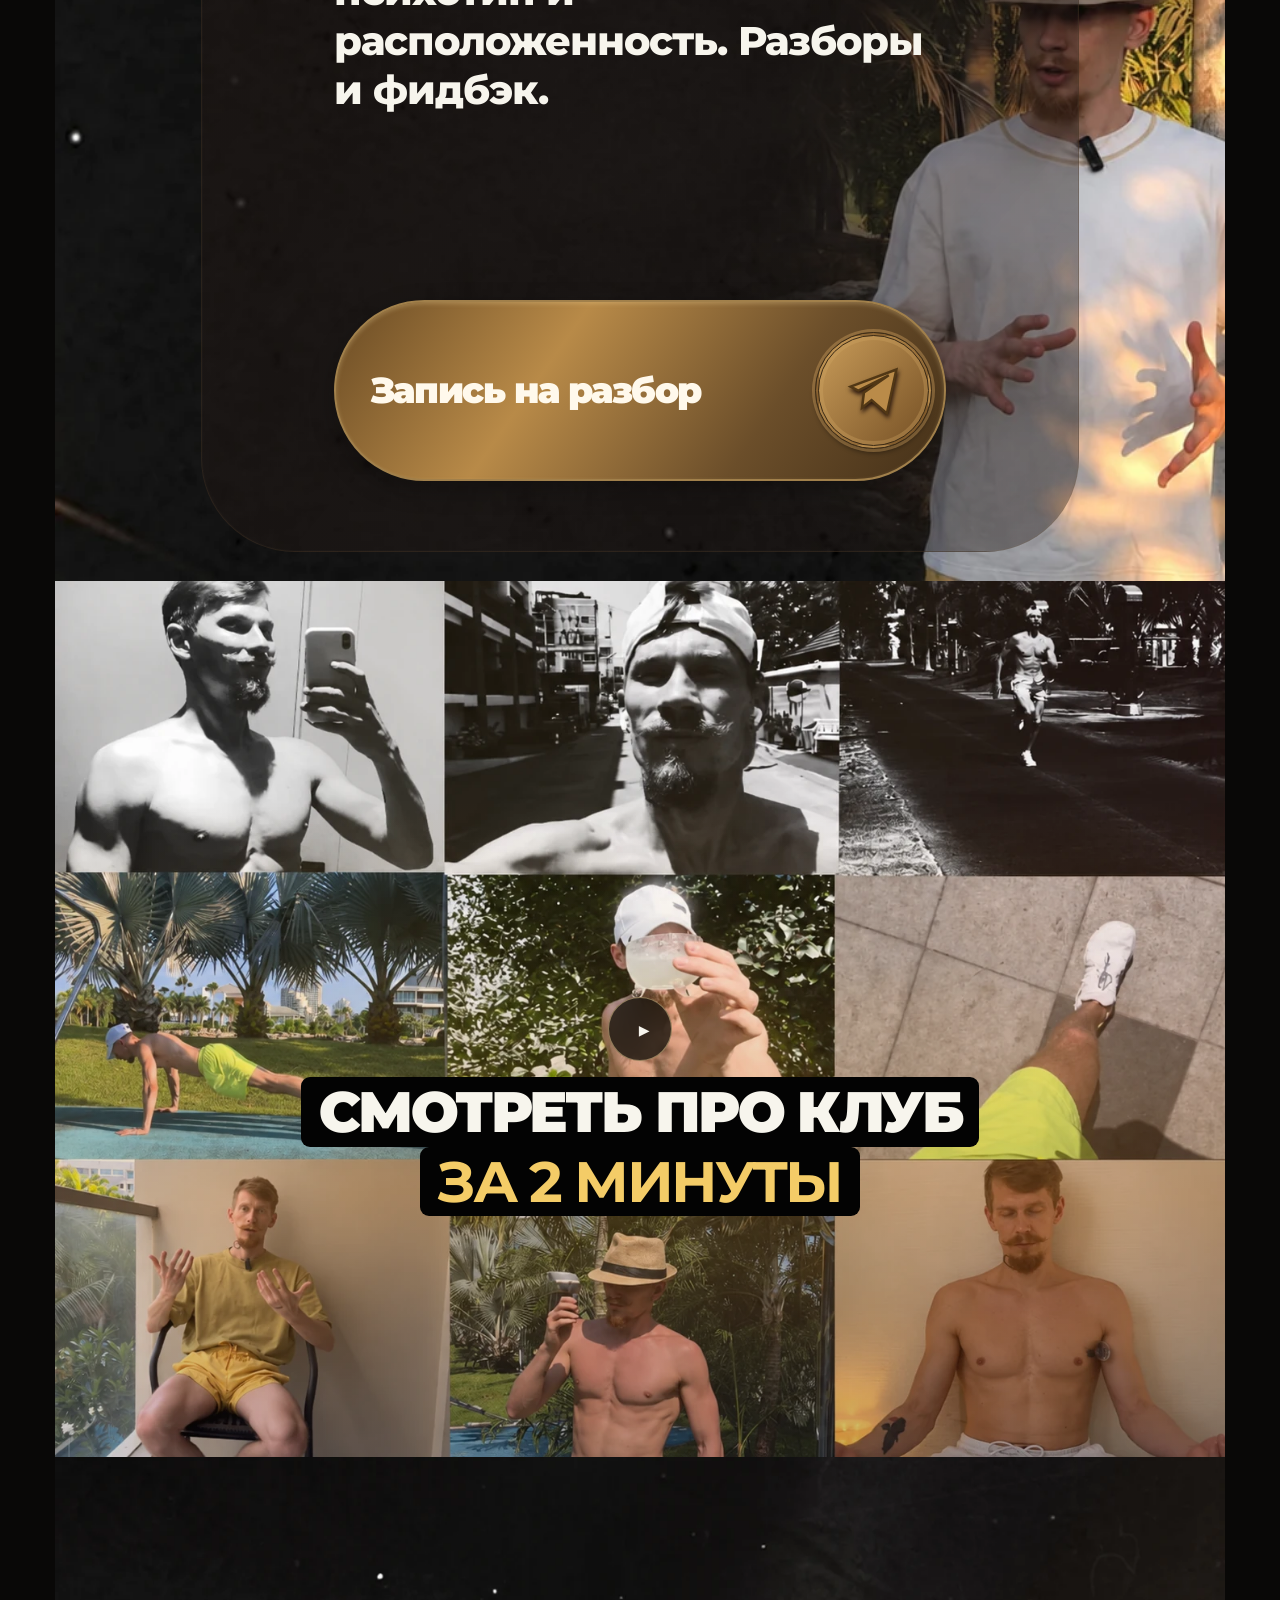
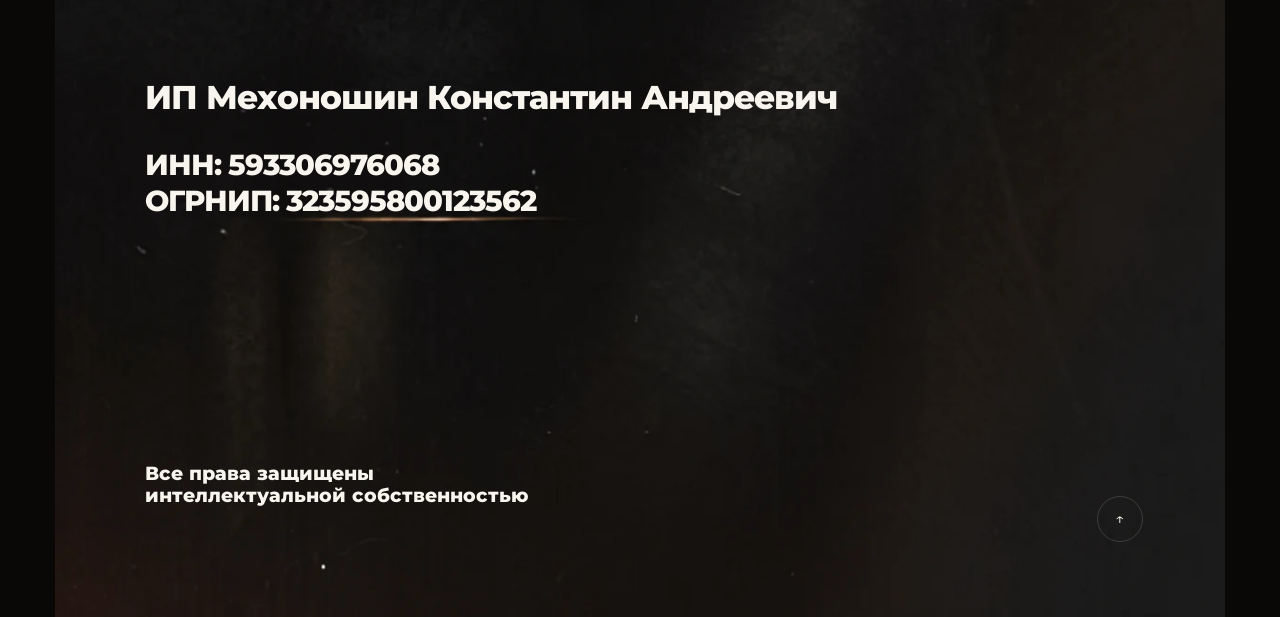
==== commit b12dca2e: "Match reference layouts and add persistent section navigation" ====
--- a/site-v1/index.html
+++ b/site-v1/index.html
@@ -13,12 +13,19 @@
   <script src="assets/app.js" defer></script>
 </head>
 <body>
+  <nav class="floating-nav" aria-label="Навигация по странице">
+    <div class="floating-nav-inner">
+      <a href="#tc-top" aria-current="location">Главная</a>
+      <a href="#tc-tariffs">Тарифы</a>
+      <a class="nav-club" href="#tc-video">Смотреть про клуб</a>
+    </div>
+  </nav>
   <a class="skip-link" href="#tc-tariffs">Перейти к тарифам</a>
   <main>
     <section class="hero section" id="tc-top" aria-labelledby="hero-title">
       <div class="hero-art" aria-hidden="true"></div>
       <div class="hero-heading">
-        <h1 id="hero-title">СИСТЕМА 3-Х ШАГОВ</h1>
+        <h1 id="hero-title">СИСТЕМА <span class="hero-nowrap">3-Х ШАГОВ</span></h1>
         <p class="handwritten">и клуб трансформаций</p>
       </div>
       <a class="tariff-link" href="#tc-tariffs">Тарифы <span aria-hidden="true">↓</span></a>
@@ -26,7 +33,7 @@
 
     <section class="access section" id="tc-access" aria-labelledby="access-title">
       <div class="access-inner">
-        <h2 id="access-title" class="reveal">Сразу после оплаты<br>бот в tg автоматически<br>пришлет тебе доступ <span class="handwritten">к системе и клубу</span></h2>
+        <h2 id="access-title" class="reveal"><span class="access-line">Сразу после оплаты</span> <span class="access-line">бот в tg автоматически</span> <span class="access-line">пришлет тебе доступ</span> <span class="access-subtitle">к системе и клубу</span></h2>
         <div class="phone reveal" aria-label="Пример сообщения Telegram после оплаты">
           <div class="phone-island" aria-hidden="true"></div>
           <span class="chat-day">Сегодня</span>
@@ -39,6 +46,7 @@
       </div>
     </section>
 
+    <div class="tariff-stack">
     <section class="plan-section light section" id="tc-tariffs" aria-labelledby="light-title">
       <article class="plan-card">
         <header class="reveal"><h2 id="light-title">Легкий старт</h2><div class="price-row"><p class="price">10 900₽</p><span class="handwritten">2 месяца</span></div></header>
@@ -75,6 +83,8 @@
       </article>
     </section>
 
+    </div>
+
     <section class="video-section section" id="tc-video" aria-label="Видео про клуб">
       <img src="assets/backgrounds/06.webp" alt="Фотографии автора: тренировки, дыхательные практики и жизнь клуба" width="1450" height="1085" loading="lazy" decoding="async">
       <a class="video-button reveal" href="#action-unavailable" data-action="video"><span class="play-icon" aria-hidden="true">▶</span><span>СМОТРЕТЬ ПРО КЛУБ</span><strong>ЗА 2 МИНУТЫ</strong></a>
--- a/site-v1/assets/styles.css
+++ b/site-v1/assets/styles.css
@@ -11,3 +11,71 @@
 @media(min-width:1200px){.hero{height:min(1050px,110svh);min-height:780px}.hero-art{background-position:center 42%}.hero-heading{transform:translateY(30%)}.hero h1{font-size:83px}.access{min-height:1050px}.plan-section{padding-block:35px}.plan-card{min-height:1430px}.light .plan-card{min-height:1340px}.plan-copy{font-size:35px}.master .plan-card,.personal .plan-card{min-height:1730px}}
 @media(max-width:700px){.hero{height:100svh;min-height:560px;max-height:1000px}.hero-art{background-size:cover;background-position:60% center}.hero-heading{padding:0 4%;transform:translateY(5%)}.hero h1{white-space:normal;font-size:clamp(37px,8.5vw,58px);text-wrap:balance;line-height:1.03}.hero .handwritten{font-size:clamp(29px,7vw,45px);margin-top:12px}.tariff-link{bottom:4%;font-size:18px}.access{min-height:0;background-size:auto 100%;background-position:62% bottom}.access-inner{padding:90px 7% 0}.access h2{font-size:clamp(26px,6.5vw,43px)}.access h2 br{display:none}.access h2 .handwritten{margin-top:7px}.phone{width:66%;min-height:290px;margin-top:55px;border-width:4px;border-radius:35px 35px 0 0;padding:54px 10px 45px;font-size:clamp(13px,3.4vw,21px)}.phone-island{height:20px;top:12px}.chat-day{margin-bottom:10px}.chat-message{padding:10px;border-radius:12px}.chat-message>p+p{margin-top:17px}.chat-preview{padding:5px}.plan-section{padding:20px 5%;background-size:100% 100%}.plan-card,.personal .plan-card{padding:36px 7% 30px;border-radius:32px;min-height:0}.plan-card h2{font-size:clamp(32px,7.3vw,50px)}.price{font-size:clamp(37px,8.4vw,57px)}.price-row{gap:12px;flex-wrap:wrap}.price-row .handwritten{font-size:29px}.plan-copy,.master .plan-copy,.personal .plan-copy{font-size:clamp(19px,4.7vw,28px);line-height:1.3;gap:32px;margin:40px 0 45px;letter-spacing:-.025em}.gold-button{min-height:76px;font-size:28px;padding:18px}.personal h2{font-size:clamp(26px,6.3vw,42px)}.personal .price-row{margin-top:24px;gap:15px}.personal .price{font-size:clamp(34px,7.8vw,52px)}.personal .price-row .handwritten{font-size:27px}.personal .plan-card{background:linear-gradient(125deg,#211815d9,#211815a8)}.bronze-button{font-size:clamp(18px,4.3vw,28px);padding:9px 9px 9px 20px;gap:8px}.telegram-medallion{flex-basis:57px;height:57px}.video-button{font-size:clamp(20px,4.8vw,33px)}.video-button>span:not(.play-icon),.video-button strong{padding:5px 10px;border-radius:5px}.play-icon{width:45px;height:45px;font-size:18px;margin-bottom:10px}.footer{min-height:470px;padding:110px 8% 65px;gap:100px}.legal{font-size:20px}.copyright{font-size:12px}.back-top{bottom:50px}.reveal.is-pending{transform:translateY(18px)}}
 @media(prefers-reduced-motion:reduce){html{scroll-behavior:auto}*,*::before,*::after{animation:none!important;transition:none!important}.reveal.is-pending{opacity:1;transform:none}}
+
+/* Keep the hero caption readable over the bright photograph. */
+@font-face{font-family:TCNeucha;src:url('fonts/neucha.ttf') format('truetype');font-weight:400;font-style:normal;font-display:swap}
+h1,h2{font-family:inherit}
+.hero-heading{position:relative;isolation:isolate}
+.hero-heading::before{content:'';position:absolute;inset:-35% -5% -45%;z-index:-1;pointer-events:none;background:radial-gradient(ellipse at center,rgba(9,8,7,.74) 0%,rgba(9,8,7,.46) 43%,rgba(9,8,7,0) 73%)}
+.hero .handwritten{font-family:TCNeucha,cursive;font-weight:400;font-style:normal;font-size:clamp(32px,5.4vw,64px);line-height:1.15;letter-spacing:.005em;color:#f6c889;text-shadow:0 2px 3px #090807,0 0 14px #090807b3;-webkit-text-stroke:.25px currentColor;margin-top:8px}
+@media(max-width:700px){.hero .handwritten{font-size:clamp(26px,7.3vw,43px);margin-top:12px;letter-spacing:0}.hero-heading::before{inset:-25% -5% -40%}}
+
+/* Pointer feedback is independent of reveal transforms and never delays navigation. */
+.video-button,.dialog-ok{position:relative}
+.gold-button,.video-button,.tariff-link,.back-top,.dialog-ok{overflow:hidden;touch-action:manipulation;transition:scale .22s var(--ease),filter .22s ease,box-shadow .3s ease,transform .45s var(--ease),opacity .85s var(--ease)}
+.tap-wave{position:absolute;display:block;padding:0!important;margin:0!important;border:0!important;border-radius:50%!important;pointer-events:none;background:radial-gradient(circle,#fff4cfaa 0%,#fff4cf44 45%,transparent 70%)!important;opacity:0;z-index:3}
+.gold-button.is-pressed,.video-button.is-pressed,.tariff-link.is-pressed,.back-top.is-pressed,.dialog-ok.is-pressed{scale:.97;filter:brightness(1.13)}
+.video-button .tap-wave{background:radial-gradient(circle,#ffdd9570,transparent 70%)!important}
+@media(hover:none){.gold-button:hover{transform:none;filter:none}.gold-button.is-pressed{filter:brightness(1.13)}.video-button:hover .play-icon{transform:none;background:#16120bc4}.tariff-link:hover span{transform:none}}
+@media(prefers-reduced-motion:reduce){.gold-button.is-pressed,.video-button.is-pressed,.tariff-link.is-pressed,.back-top.is-pressed,.dialog-ok.is-pressed{scale:1;filter:brightness(1.18)}.tap-wave{display:none!important}}
+
+/* Reference layout: proportional photography and equally tall, narrow tariff cards. */
+.floating-nav{position:fixed;inset:0 0 auto;z-index:100;background:linear-gradient(110deg,#171613ed,#0c0c11ed);border-bottom:1px solid #d8b06b16;backdrop-filter:blur(18px);-webkit-backdrop-filter:blur(18px);padding-top:env(safe-area-inset-top,0px)}
+.floating-nav-inner{width:min(100%,1170px);margin:auto;display:flex;align-items:center;gap:clamp(20px,5vw,70px);padding:18px 7%;min-height:76px}
+.floating-nav a{position:relative;overflow:hidden;font-family:Arial,sans-serif;font-size:clamp(14px,2.5vw,30px);font-weight:400;line-height:1.2;padding:12px 2px;white-space:nowrap;transition:color .2s,scale .2s;touch-action:manipulation}
+.floating-nav .nav-club{margin-left:auto;color:#c5a366}
+.floating-nav a:hover,.floating-nav a[aria-current="location"]{color:#f4cd8a}
+.floating-nav a.is-pressed{scale:.97;color:#ffe1a9}
+.section{scroll-margin-top:100px}
+.hero .handwritten{margin-top:0;translate:0 -5px}
+.hero-nowrap{white-space:nowrap}
+.access{min-height:0;aspect-ratio:1170/1161;background-size:100% auto;background-position:center bottom;background-repeat:no-repeat}
+.access::before{content:'';position:absolute;inset:0 0 52%;z-index:-1;background:linear-gradient(120deg,#070b10f5,#0a0a09ed 65%,#171106da)}
+.access-inner{position:absolute;inset:0;padding:12% 10% 0 13%}
+.access h2{font-size:min(5.25vw,61.5px);line-height:1.1;letter-spacing:-.045em;font-weight:800;word-spacing:normal}
+.access-line,.access-subtitle{display:block;white-space:nowrap}
+.access-subtitle{font-family:Arial,sans-serif;font-size:1.06em;font-weight:400;letter-spacing:-.025em;line-height:1.15;margin-top:.06em}
+.phone{position:absolute;left:12%;top:44%;width:46%;height:67%;min-height:0;margin:0;padding:min(10vw,117px) min(2.1vw,25px) 35px;border-width:min(.65vw,7px);border-radius:min(6vw,70px) min(6vw,70px) 0 0;transform:rotate(3deg);transform-origin:50% 0;font-size:min(2.4vw,28px);line-height:1.25;background:linear-gradient(120deg,#d6d58c,#8db17b)}
+.phone-island{top:4%;height:min(4vw,46px);left:34%;width:32%}
+.chat-day{margin:-3% auto 5%;font-size:.8em}
+.chat-message{padding:3%;border-radius:min(2vw,23px)}
+.chat-message>p+p{margin-top:1.3em}
+.chat-preview{padding:3%;margin-top:.6em;border-left-width:3px;line-height:1.25}
+.phone::after{inset:86% -9px 0}
+.tariff-stack{width:min(100%,1170px);margin-inline:auto;display:grid;grid-auto-rows:1fr}
+.tariff-stack .plan-section{padding:2.5% 12.5%;height:100%;background-size:100% auto;background-repeat:no-repeat;background-position:center center}
+.tariff-stack .personal{background-position:center bottom}
+.tariff-stack .plan-card{height:100%;min-height:min(171vw,2001px);padding:min(7vw,82px) 12% min(6vw,70px);border-radius:min(8vw,94px)}
+.tariff-stack .plan-card>header,.tariff-stack .plan-copy{flex-shrink:0}
+.tariff-stack .plan-card h2{font-size:min(6.5vw,76px);line-height:1.02;letter-spacing:-.055em}
+.tariff-stack .price-row{gap:min(3vw,35px);margin-top:min(1.5vw,18px);flex-wrap:nowrap}
+.tariff-stack .price{font-size:min(7.1vw,83px)}
+.tariff-stack .price-row .handwritten{font-size:min(3.8vw,44px)}
+.tariff-stack .plan-copy{font-size:min(3.45vw,40.4px);line-height:1.22;letter-spacing:-.025em;gap:min(7.5vw,88px);margin:min(8vw,94px) 0 min(7vw,82px)}
+.tariff-stack .light .plan-copy{gap:min(10vw,117px)}
+.tariff-stack .gold-button{min-height:min(15.5vw,181px);font-size:min(4.2vw,49px);padding:min(3vw,35px) min(2vw,24px);margin-top:auto}
+.tariff-stack .personal .plan-card{padding-inline:15%;background:linear-gradient(130deg,#201815b5,#21181560)}
+.tariff-stack .personal h2{font-size:min(4.85vw,57px)}
+.tariff-stack .personal .price{font-size:min(5.4vw,63px)}
+.tariff-stack .personal .price-row{gap:min(3vw,35px);margin-top:min(4vw,47px)}
+.tariff-stack .personal .price-row .handwritten{font-size:min(3.5vw,41px)}
+.tariff-stack .personal .plan-copy{margin-top:min(12vw,140px);gap:min(6vw,70px)}
+.tariff-stack .bronze-button{font-size:min(3.1vw,36px);padding:min(1vw,12px) min(1vw,12px) min(1vw,12px) min(3vw,35px);gap:min(1.5vw,18px)}
+.tariff-stack .telegram-medallion{flex-basis:min(10vw,117px);height:min(10vw,117px)}
+@media(max-width:700px){.floating-nav-inner{min-height:60px;padding:8px 5%;gap:20px}.floating-nav a{font-size:clamp(12px,3.6vw,19px);min-height:44px;display:flex;align-items:center}.section{scroll-margin-top:76px}.hero .handwritten{margin-top:0;translate:0 -3px}.hero h1{font-size:clamp(30px,8.5vw,58px)}.tariff-stack .plan-card h2{font-size:6.5vw}.tariff-stack .plan-copy{font-size:3.55vw}.tariff-stack .personal h2{font-size:4.85vw}}
+
+.access::before{inset:0 0 38%;mask-image:linear-gradient(#000 0%,#000 72%,transparent 100%);-webkit-mask-image:linear-gradient(#000 0%,#000 72%,transparent 100%)}
+.phone{box-shadow:0 0 0 2px #aaa18a,0 0 0 5px #242320,inset 0 0 0 2px #e4dfb855,0 20px 45px #0008;background-image:radial-gradient(ellipse at 20% 30%,#e5de9f77,transparent 70%),linear-gradient(120deg,#d6d58c,#8db17b)}
+.phone::before{content:'';position:absolute;inset:5% auto 8% -2%;width:1%;border-radius:9px;background:linear-gradient(#b3ada1,#302f2b 30%,#99968b 60%,#282825);pointer-events:none}
+.floating-nav a{border-radius:6px}
+@media(prefers-reduced-motion:reduce){.floating-nav a.is-pressed{scale:1}}
